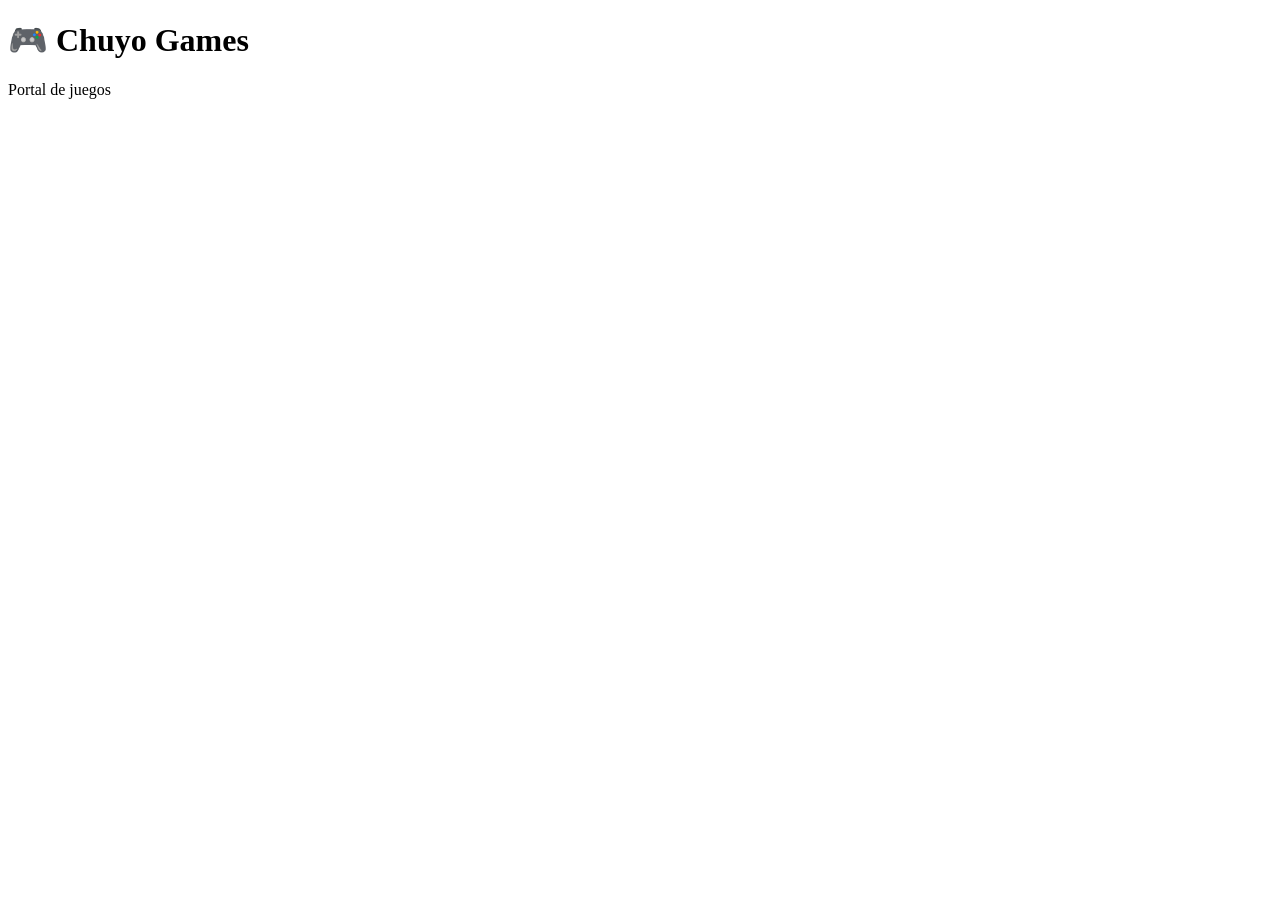
==== index.html @ 8cd44a22 "Add files via upload" ====
<!DOCTYPE html>
<html lang="es">
<head>
    <meta charset="UTF-8">
    <meta name="viewport" content="width=device-width, initial-scale=1.0">
    <title>Chuyo Games</title>
</head>
<body>
    <h1>🎮 Chuyo Games</h1>
    <p>Portal de juegos</p>
</body>
</html>
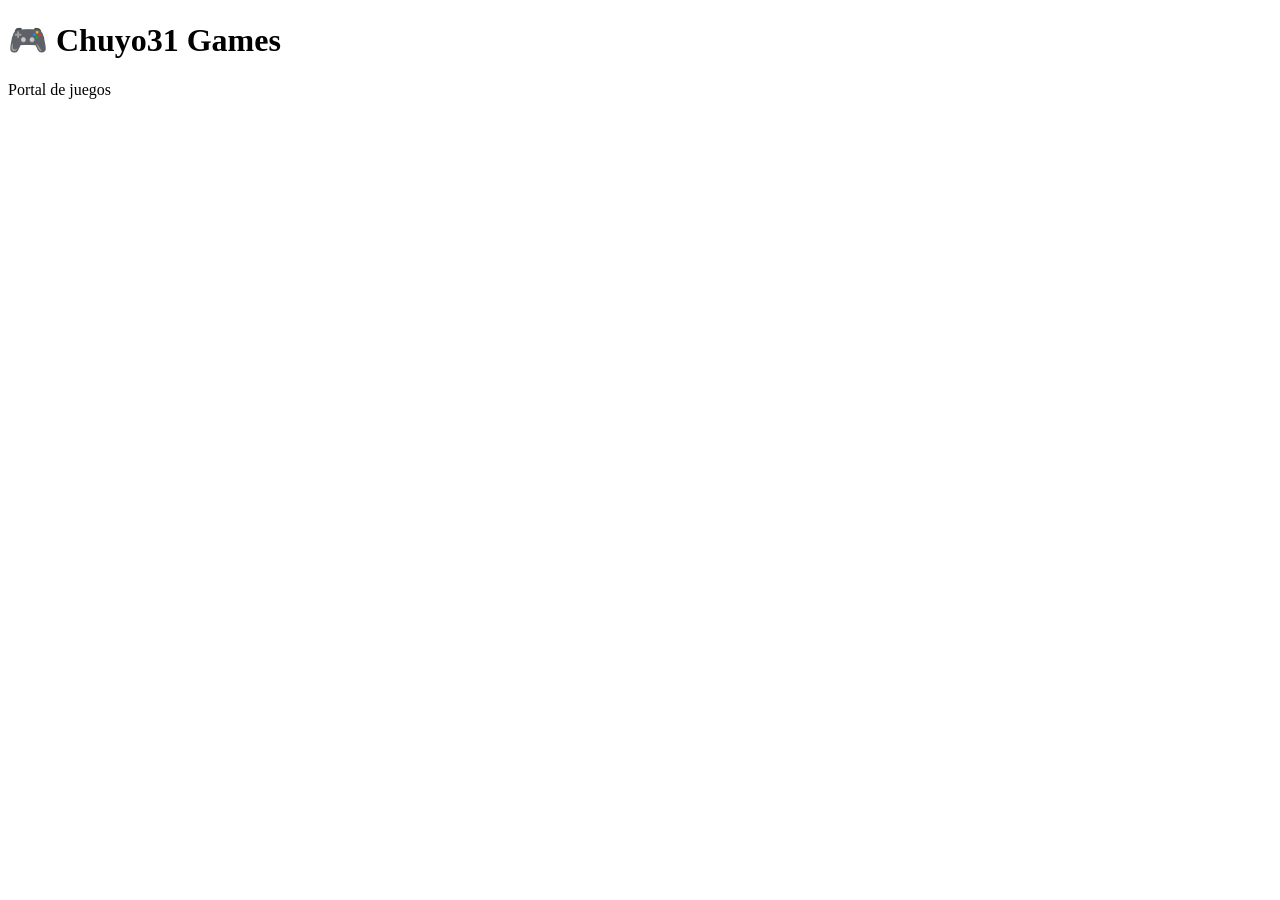
==== commit ae4df2f8: "Update title and heading to Chuyo31 Games" ====
--- a/index.html
+++ b/index.html
@@ -3,10 +3,10 @@
 <head>
     <meta charset="UTF-8">
     <meta name="viewport" content="width=device-width, initial-scale=1.0">
-    <title>Chuyo Games</title>
+    <title>Chuyo31 Games</title>
 </head>
 <body>
-    <h1>🎮 Chuyo Games</h1>
+    <h1>🎮 Chuyo31 Games</h1>
     <p>Portal de juegos</p>
 </body>
-</html>+</html>
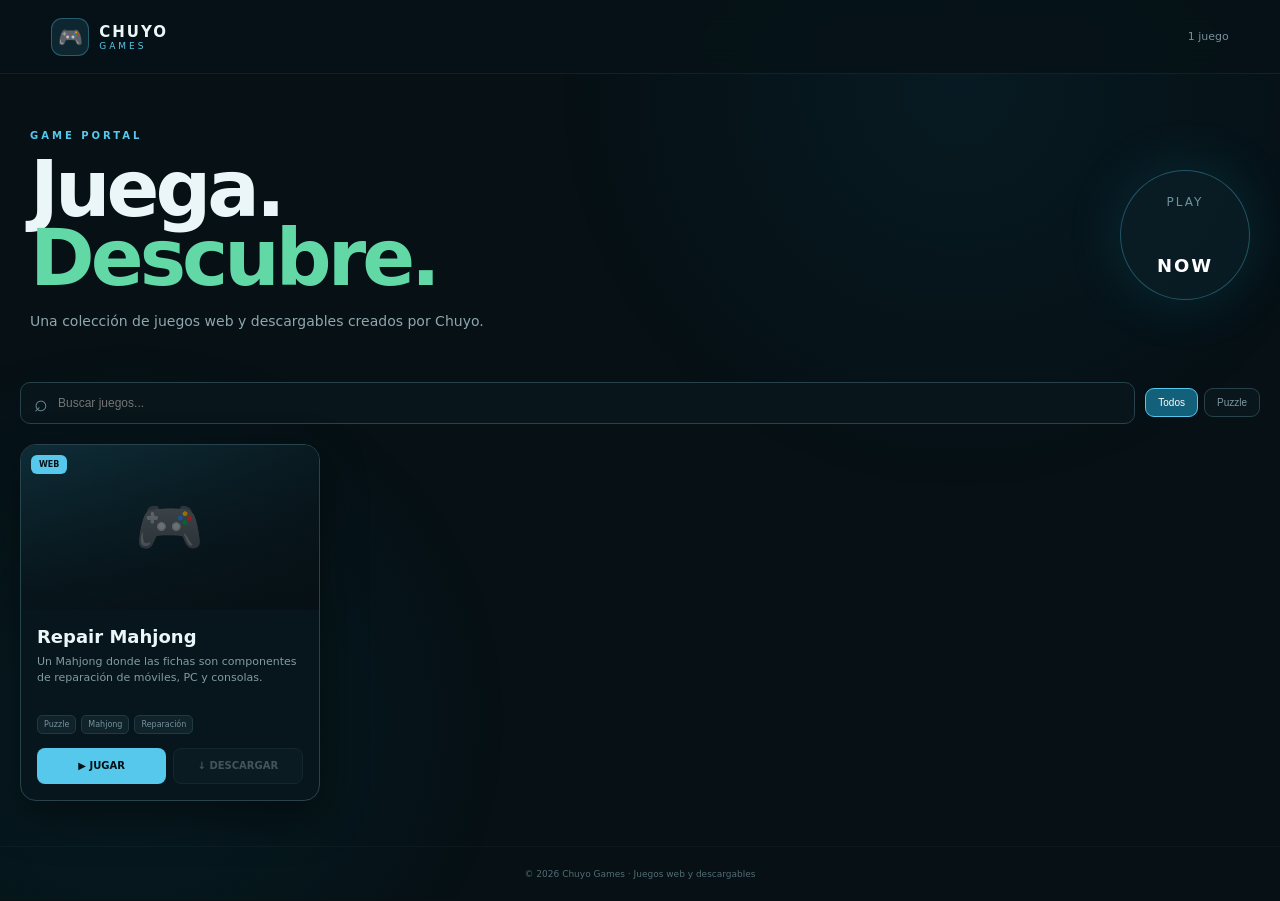
==== commit 823f71ed: "Add files via upload" ====
--- a/index.html
+++ b/index.html
@@ -1,12 +1,44 @@
-<!DOCTYPE html>
-<html lang="es">
-<head>
-    <meta charset="UTF-8">
-    <meta name="viewport" content="width=device-width, initial-scale=1.0">
-    <title>Chuyo31 Games</title>
-</head>
-<body>
-    <h1>🎮 Chuyo31 Games</h1>
-    <p>Portal de juegos</p>
-</body>
-</html>
+<!DOCTYPE html>
+<html lang="es">
+<head>
+  <meta charset="UTF-8">
+  <meta name="viewport" content="width=device-width,initial-scale=1.0">
+  <meta name="theme-color" content="#071217">
+  <title>Chuyo Games</title>
+  <link rel="stylesheet" href="css/style.css">
+</head>
+<body>
+  <div class="bg-glow"></div>
+  <header class="site-header">
+    <div class="brand">
+      <div class="brand-icon">🎮</div>
+      <div><strong>CHUYO</strong><span>GAMES</span></div>
+    </div>
+    <div class="header-right">
+      <span id="gameCount">0 juegos</span>
+    </div>
+  </header>
+
+  <main>
+    <section class="hero">
+      <div>
+        <span class="eyebrow">GAME PORTAL</span>
+        <h1>Juega.<br><em>Descubre.</em></h1>
+        <p>Una colección de juegos web y descargables creados por Chuyo.</p>
+      </div>
+      <div class="hero-badge">PLAY<br><b>NOW</b></div>
+    </section>
+
+    <section class="toolbar">
+      <div class="search"><span>⌕</span><input id="search" type="search" placeholder="Buscar juegos..."></div>
+      <div id="categories" class="categories"></div>
+    </section>
+
+    <section id="games" class="games-grid"></section>
+    <div id="empty" class="empty hidden">No se han encontrado juegos.</div>
+  </main>
+
+  <footer>© <span id="year"></span> Chuyo Games · Juegos web y descargables</footer>
+  <script src="js/app.js"></script>
+</body>
+</html>
--- a/css/style.css
+++ b/css/style.css
@@ -0,0 +1 @@
+*{box-sizing:border-box}html,body{margin:0;min-height:100%;font-family:Inter,system-ui,-apple-system,Segoe UI,sans-serif;background:#061015;color:#eaf6f8}body{overflow-x:hidden}.bg-glow{position:fixed;inset:0;pointer-events:none;background:radial-gradient(circle at 75% 10%,#12617a22,transparent 32%),radial-gradient(circle at 10% 80%,#0b758322,transparent 28%)}.site-header,main,footer{position:relative;z-index:1}.site-header{height:74px;padding:0 clamp(18px,4vw,60px);display:flex;align-items:center;justify-content:space-between;border-bottom:1px solid #ffffff10;background:#071217d9;backdrop-filter:blur(14px);position:sticky;top:0;z-index:10}.brand{display:flex;align-items:center;gap:10px}.brand-icon{width:38px;height:38px;display:grid;place-items:center;border:1px solid #55c8eb55;border-radius:11px;background:#0d2630;font-size:20px}.brand strong{display:block;letter-spacing:2px;font-size:15px}.brand span{display:block;color:#55c8eb;font-size:9px;letter-spacing:3px}.header-right{color:#78919a;font-size:11px}main{width:min(1240px,calc(100% - 32px));margin:auto}.hero{min-height:270px;display:flex;align-items:center;justify-content:space-between;padding:50px 10px 35px}.eyebrow{font-size:10px;letter-spacing:3px;color:#55c8eb;font-weight:800}.hero h1{font-size:clamp(42px,7vw,78px);line-height:.88;margin:12px 0 18px;letter-spacing:-4px}.hero h1 em{font-style:normal;color:#61d8a5}.hero p{max-width:510px;color:#8fa7af;font-size:14px;line-height:1.6}.hero-badge{width:130px;height:130px;border-radius:50%;display:grid;place-items:center;text-align:center;border:1px solid #55c8eb55;background:#0b2029aa;box-shadow:0 0 60px #24bce822;font-size:12px;letter-spacing:2px;color:#6f929d}.hero-badge b{font-size:18px;color:#fff}.toolbar{display:flex;gap:10px;align-items:center;margin-bottom:20px}.search{height:42px;flex:1;display:flex;align-items:center;gap:8px;padding:0 13px;border:1px solid #28414a;background:#09171dcc;border-radius:10px}.search span{font-size:23px;color:#6f8b95}.search input{width:100%;border:0;outline:0;background:none;color:#fff;font-size:12px}.categories{display:flex;gap:6px;flex-wrap:wrap}.category{border:1px solid #28414a;background:#09171d;color:#8099a2;border-radius:9px;padding:8px 12px;font-size:10px;cursor:pointer}.category.active,.category:hover{background:#126079;border-color:#55c8eb;color:#fff}.games-grid{display:grid;grid-template-columns:repeat(auto-fill,minmax(260px,1fr));gap:14px;padding-bottom:45px}.game-card{min-height:315px;overflow:hidden;border:1px solid #29434d;border-radius:16px;background:#09171ddd;box-shadow:0 16px 45px #0007;transition:.2s}.game-card:hover{transform:translateY(-4px);border-color:#55c8eb66;box-shadow:0 22px 55px #0009}.cover{height:165px;background:linear-gradient(135deg,#0e2d38,#071116);display:grid;place-items:center;position:relative;overflow:hidden}.cover::after{content:"";position:absolute;inset:0;background:linear-gradient(180deg,transparent,#061015cc)}.cover img{width:100%;height:100%;object-fit:cover}.cover-icon{font-size:55px;opacity:.85}.badge{position:absolute;z-index:2;top:10px;left:10px;padding:5px 8px;border-radius:6px;background:#55c8eb;color:#041015;font-weight:900;font-size:8px}.game-body{padding:16px}.game-body h2{font-size:18px;margin:0 0 7px}.game-body p{height:48px;margin:0 0 13px;color:#829aa3;font-size:11px;line-height:1.5}.tags{display:flex;gap:5px;flex-wrap:wrap;margin-bottom:14px}.tag{font-size:8px;color:#75919a;background:#10232a;border:1px solid #213942;padding:4px 6px;border-radius:5px}.actions{display:grid;grid-template-columns:1fr 1fr;gap:7px}.btn{display:flex;justify-content:center;align-items:center;height:36px;border-radius:8px;text-decoration:none;font-size:10px;font-weight:900}.play{background:#55c8eb;color:#041015}.download{background:#10242b;color:#9bb3bb;border:1px solid #28414a}.disabled{opacity:.4;pointer-events:none}.empty{text-align:center;padding:60px;color:#718991}.hidden{display:none!important}footer{text-align:center;padding:22px;color:#536c74;border-top:1px solid #ffffff08;font-size:9px}@media(max-width:700px){.site-header{height:64px}.hero{min-height:230px;padding:35px 5px}.hero-badge{width:85px;height:85px;font-size:9px}.hero h1{font-size:48px}.toolbar{flex-direction:column;align-items:stretch}.games-grid{grid-template-columns:1fr}.header-right{display:none}}
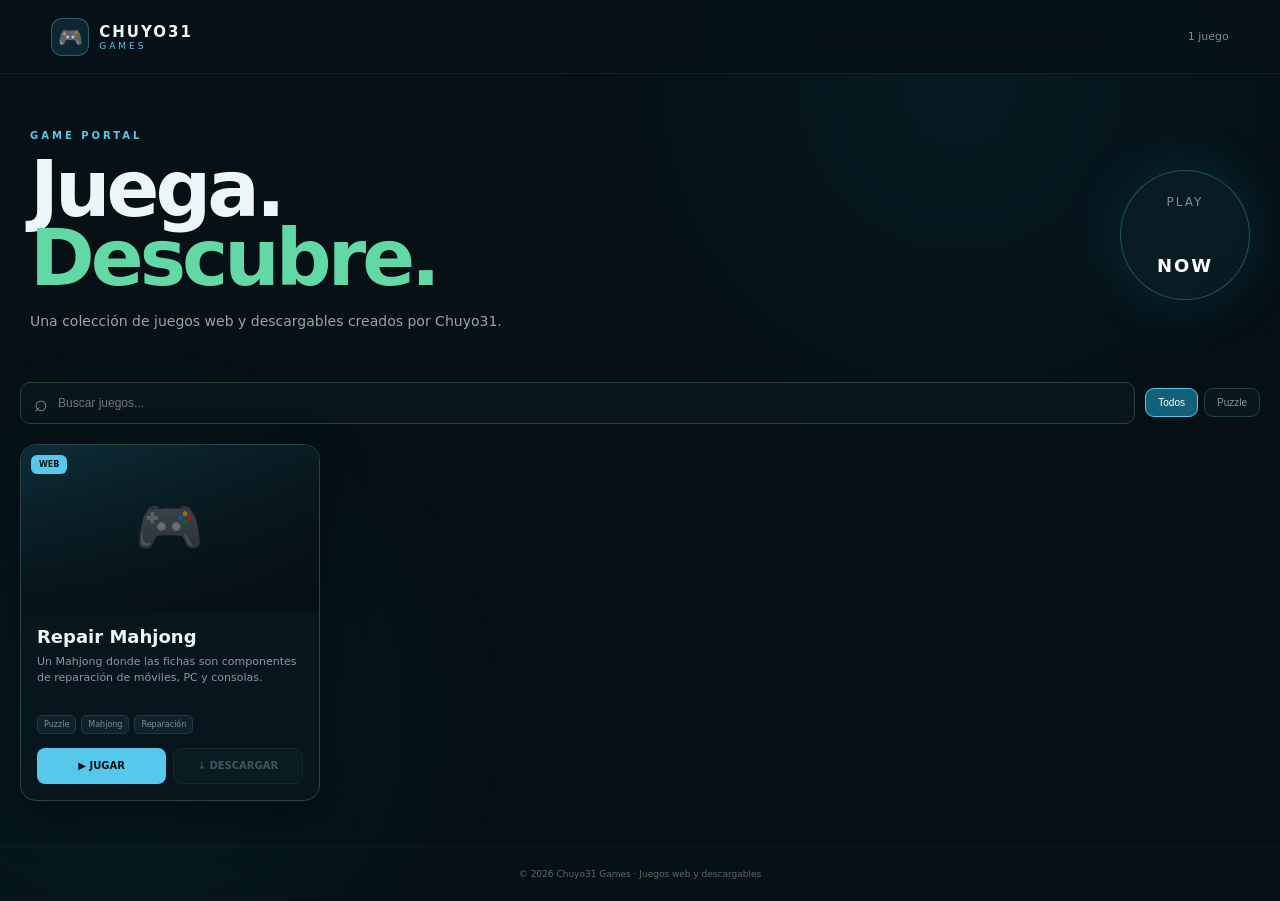
==== commit bdc883c3: "Update branding from Chuyo to Chuyo31" ====
--- a/index.html
+++ b/index.html
@@ -4,7 +4,7 @@
   <meta charset="UTF-8">
   <meta name="viewport" content="width=device-width,initial-scale=1.0">
   <meta name="theme-color" content="#071217">
-  <title>Chuyo Games</title>
+  <title>Chuyo31 Games</title>
   <link rel="stylesheet" href="css/style.css">
 </head>
 <body>
@@ -12,7 +12,7 @@
   <header class="site-header">
     <div class="brand">
       <div class="brand-icon">🎮</div>
-      <div><strong>CHUYO</strong><span>GAMES</span></div>
+      <div><strong>CHUYO31</strong><span>GAMES</span></div>
     </div>
     <div class="header-right">
       <span id="gameCount">0 juegos</span>
@@ -24,7 +24,7 @@
       <div>
         <span class="eyebrow">GAME PORTAL</span>
         <h1>Juega.<br><em>Descubre.</em></h1>
-        <p>Una colección de juegos web y descargables creados por Chuyo.</p>
+        <p>Una colección de juegos web y descargables creados por Chuyo31.</p>
       </div>
       <div class="hero-badge">PLAY<br><b>NOW</b></div>
     </section>
@@ -38,7 +38,7 @@
     <div id="empty" class="empty hidden">No se han encontrado juegos.</div>
   </main>
 
-  <footer>© <span id="year"></span> Chuyo Games · Juegos web y descargables</footer>
+  <footer>© <span id="year"></span> Chuyo31 Games · Juegos web y descargables</footer>
   <script src="js/app.js"></script>
 </body>
 </html>
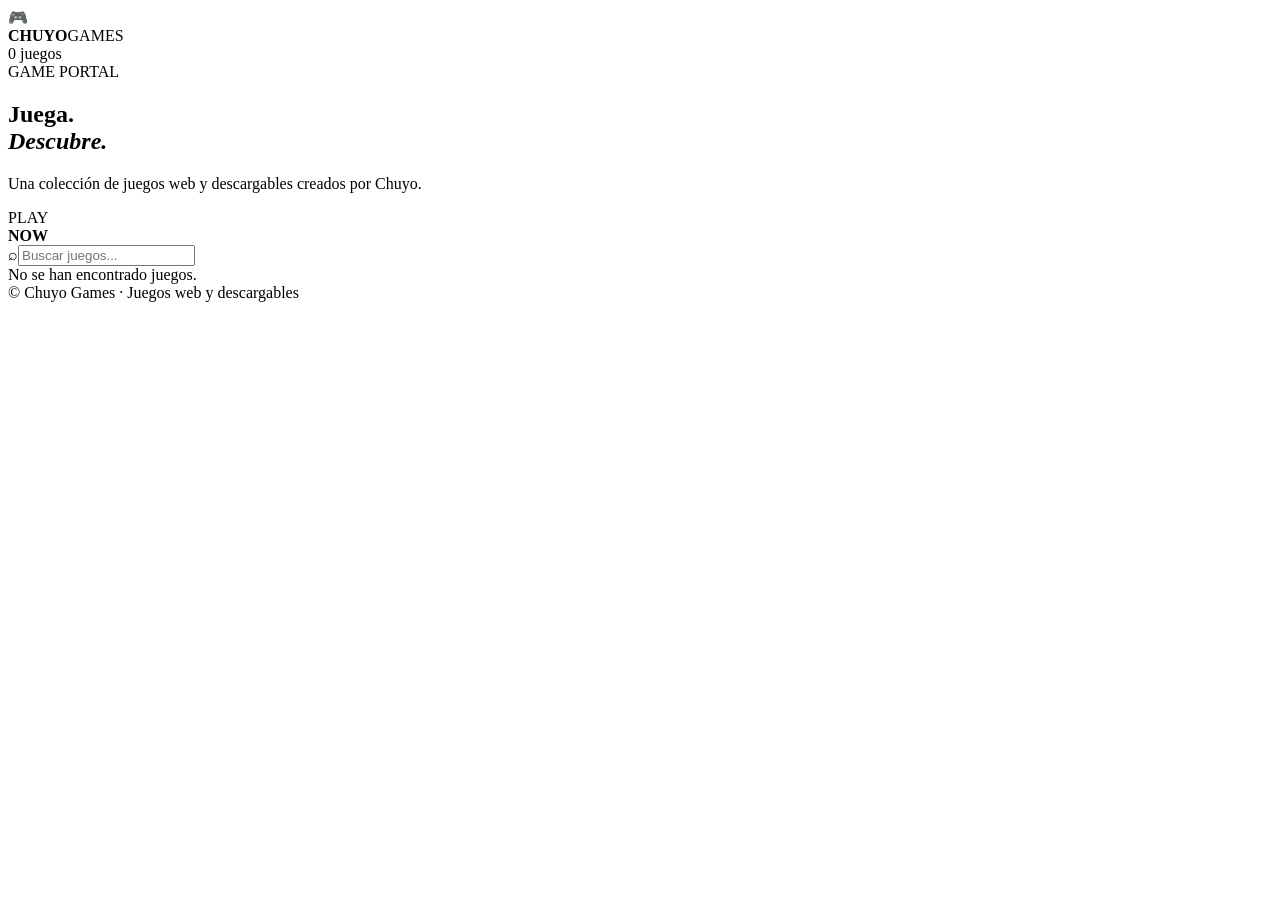
==== commit ef4ca104: "Add files via upload" ====
--- a/index.html
+++ b/index.html
@@ -4,7 +4,7 @@
   <meta charset="UTF-8">
   <meta name="viewport" content="width=device-width,initial-scale=1.0">
   <meta name="theme-color" content="#071217">
-  <title>Chuyo31 Games</title>
+  <title>Chuyo Games</title>
   <link rel="stylesheet" href="css/style.css">
 </head>
 <body>
@@ -12,7 +12,7 @@
   <header class="site-header">
     <div class="brand">
       <div class="brand-icon">🎮</div>
-      <div><strong>CHUYO31</strong><span>GAMES</span></div>
+      <div><strong>CHUYO</strong><span>GAMES</span></div>
     </div>
     <div class="header-right">
       <span id="gameCount">0 juegos</span>
@@ -24,7 +24,7 @@
       <div>
         <span class="eyebrow">GAME PORTAL</span>
         <h1>Juega.<br><em>Descubre.</em></h1>
-        <p>Una colección de juegos web y descargables creados por Chuyo31.</p>
+        <p>Una colección de juegos web y descargables creados por Chuyo.</p>
       </div>
       <div class="hero-badge">PLAY<br><b>NOW</b></div>
     </section>
@@ -38,7 +38,7 @@
     <div id="empty" class="empty hidden">No se han encontrado juegos.</div>
   </main>
 
-  <footer>© <span id="year"></span> Chuyo31 Games · Juegos web y descargables</footer>
+  <footer>© <span id="year"></span> Chuyo Games · Juegos web y descargables</footer>
   <script src="js/app.js"></script>
 </body>
 </html>
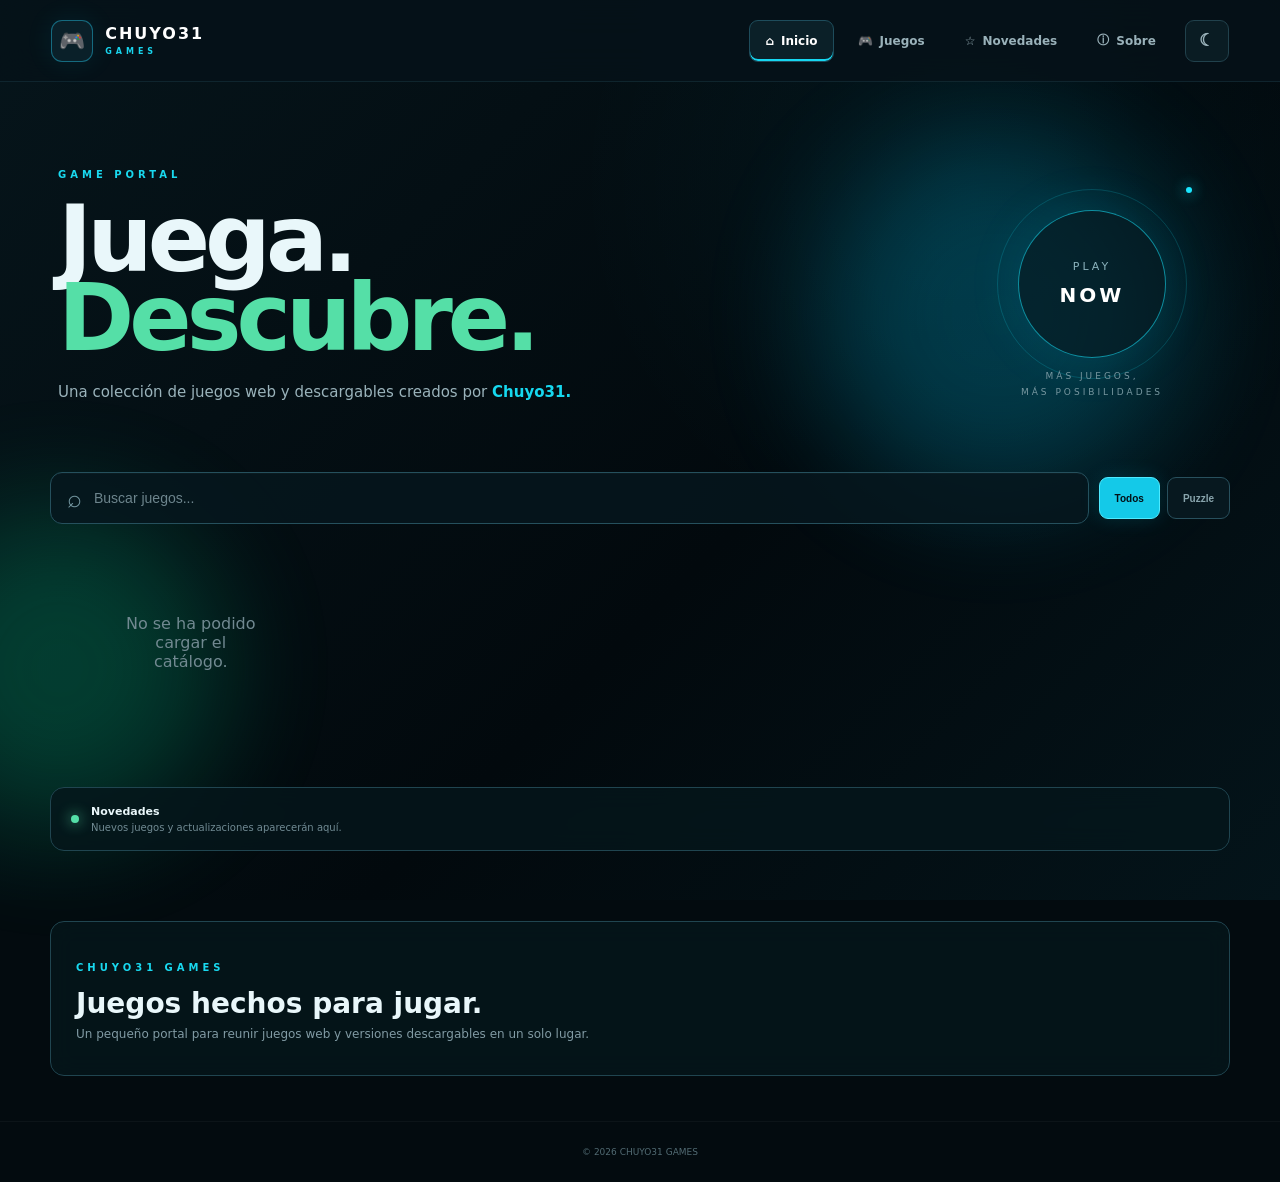
==== commit cf5bc135: "Add files via upload" ====
--- a/index.html
+++ b/index.html
@@ -3,42 +3,71 @@
 <head>
   <meta charset="UTF-8">
   <meta name="viewport" content="width=device-width,initial-scale=1.0">
-  <meta name="theme-color" content="#071217">
-  <title>Chuyo Games</title>
+  <meta name="theme-color" content="#061116">
+  <title>CHUYO31 GAMES</title>
   <link rel="stylesheet" href="css/style.css">
 </head>
 <body>
-  <div class="bg-glow"></div>
+  <div class="ambient ambient-a"></div>
+  <div class="ambient ambient-b"></div>
+
   <header class="site-header">
-    <div class="brand">
-      <div class="brand-icon">🎮</div>
-      <div><strong>CHUYO</strong><span>GAMES</span></div>
-    </div>
-    <div class="header-right">
-      <span id="gameCount">0 juegos</span>
-    </div>
+    <a class="brand" href="./" aria-label="CHUYO31 GAMES">
+      <span class="brand-icon">🎮</span>
+      <span class="brand-copy"><strong>CHUYO31</strong><small>GAMES</small></span>
+    </a>
+
+    <nav class="main-nav" aria-label="Navegación principal">
+      <a class="active" href="#inicio">⌂ <span>Inicio</span></a>
+      <a href="#juegos">🎮 <span>Juegos</span></a>
+      <a href="#novedades">☆ <span>Novedades</span></a>
+      <a href="#sobre">ⓘ <span>Sobre</span></a>
+      <button id="themeButton" class="theme-button" type="button" aria-label="Cambiar tema">☾</button>
+    </nav>
   </header>
 
-  <main>
+  <main id="inicio">
     <section class="hero">
-      <div>
+      <div class="hero-copy">
         <span class="eyebrow">GAME PORTAL</span>
         <h1>Juega.<br><em>Descubre.</em></h1>
-        <p>Una colección de juegos web y descargables creados por Chuyo.</p>
+        <p>Una colección de juegos web y descargables creados por <strong>Chuyo31.</strong></p>
       </div>
-      <div class="hero-badge">PLAY<br><b>NOW</b></div>
+
+      <div class="hero-orbit" aria-hidden="true">
+        <div class="orbit-ring"></div>
+        <div class="orbit-dot"></div>
+        <div class="play-orb"><span>PLAY</span><b>NOW</b></div>
+        <small>MÁS JUEGOS,<br>MÁS POSIBILIDADES</small>
+      </div>
     </section>
 
-    <section class="toolbar">
-      <div class="search"><span>⌕</span><input id="search" type="search" placeholder="Buscar juegos..."></div>
-      <div id="categories" class="categories"></div>
+    <section id="juegos" class="catalog">
+      <div class="toolbar">
+        <label class="search">
+          <span>⌕</span>
+          <input id="search" type="search" placeholder="Buscar juegos..." autocomplete="off">
+        </label>
+        <div id="categories" class="categories" aria-label="Categorías"></div>
+      </div>
+
+      <div id="games" class="games-grid"></div>
+      <div id="empty" class="empty hidden">No se han encontrado juegos.</div>
     </section>
 
-    <section id="games" class="games-grid"></section>
-    <div id="empty" class="empty hidden">No se han encontrado juegos.</div>
+    <section id="novedades" class="info-strip">
+      <span class="info-dot"></span>
+      <div><strong>Novedades</strong><small>Nuevos juegos y actualizaciones aparecerán aquí.</small></div>
+    </section>
+
+    <section id="sobre" class="about">
+      <span class="eyebrow">CHUYO31 GAMES</span>
+      <h2>Juegos hechos para jugar.</h2>
+      <p>Un pequeño portal para reunir juegos web y versiones descargables en un solo lugar.</p>
+    </section>
   </main>
 
-  <footer>© <span id="year"></span> Chuyo Games · Juegos web y descargables</footer>
+  <footer>© <span id="year"></span> CHUYO31 GAMES</footer>
   <script src="js/app.js"></script>
 </body>
 </html>
--- a/css/style.css
+++ b/css/style.css
@@ -0,0 +1,54 @@
+*{box-sizing:border-box}
+:root{color-scheme:dark}
+html{scroll-behavior:smooth}
+body{margin:0;min-height:100vh;background:#030b0f;color:#e9f7fa;font-family:Inter,ui-sans-serif,system-ui,-apple-system,BlinkMacSystemFont,"Segoe UI",sans-serif;overflow-x:hidden}
+body:before{content:"";position:fixed;inset:0;pointer-events:none;background:radial-gradient(circle at 75% 20%,#00d9ff0d,transparent 32%),linear-gradient(135deg,#06151b,#02090d 58%,#04141a);z-index:-3}
+.ambient{position:fixed;border-radius:50%;filter:blur(60px);pointer-events:none;opacity:.22;z-index:-2}
+.ambient-a{width:360px;height:360px;background:#00cfff;top:15%;right:8%}
+.ambient-b{width:320px;height:320px;background:#00e59b;bottom:8%;left:-100px}
+.site-header{height:82px;display:flex;align-items:center;justify-content:space-between;padding:0 clamp(20px,4vw,58px);border-bottom:1px solid #69dfff18;background:#061219d9;backdrop-filter:blur(18px);position:sticky;top:0;z-index:20}
+.brand{display:flex;align-items:center;gap:12px;color:#fff;text-decoration:none}
+.brand-icon{width:42px;height:42px;display:grid;place-items:center;border:1px solid #27d9ff66;border-radius:11px;background:#0a2029;box-shadow:0 0 28px #00d9ff16;font-size:21px}
+.brand-copy strong{display:block;letter-spacing:2px;font-size:16px;line-height:1}
+.brand-copy small{display:block;color:#19d5ee;letter-spacing:4px;font-size:8px;font-weight:800;margin-top:5px}
+.main-nav{display:flex;align-items:center;gap:8px}
+.main-nav a,.theme-button{height:42px;padding:0 15px;display:flex;align-items:center;gap:7px;color:#9ab2ba;text-decoration:none;border:1px solid transparent;border-radius:9px;background:transparent;font-size:12px;font-weight:700;transition:.2s}
+.main-nav a:hover,.main-nav a.active{color:#fff;background:#0b2028;border-color:#1e4c5b}
+.main-nav a.active{box-shadow:inset 0 -2px #16d7f1}
+.theme-button{width:44px;padding:0;justify-content:center;border-color:#21414c;background:#0a1c23;cursor:pointer;font-size:17px;margin-left:5px}
+main{width:min(1180px,calc(100% - 40px));margin:auto}
+.hero{min-height:390px;display:flex;align-items:center;justify-content:space-between;gap:40px;padding:55px 8px 42px}
+.hero-copy{max-width:650px}
+.eyebrow{font-size:10px;letter-spacing:4px;color:#19d9ef;font-weight:900}
+.hero h1{font-size:clamp(58px,8vw,92px);line-height:.86;letter-spacing:-5px;margin:18px 0 22px}
+.hero h1 em{font-style:normal;color:#55dfa7}
+.hero p{font-size:15px;color:#9ab3bb;margin:0;line-height:1.6}
+.hero p strong{color:#16d8ef}
+.hero-orbit{width:260px;height:230px;position:relative;display:grid;place-items:center;flex:0 0 auto}
+.play-orb{width:148px;height:148px;border-radius:50%;border:1px solid #14d7ef99;display:flex;flex-direction:column;align-items:center;justify-content:center;background:#061a22aa;box-shadow:0 0 55px #00cfff1c;color:#8bb3bd;letter-spacing:3px}
+.play-orb span{font-size:11px}.play-orb b{font-size:20px;color:#fff;margin-top:10px}
+.orbit-ring{position:absolute;width:190px;height:190px;border:1px solid #16d9ef30;border-radius:50%;animation:spin 14s linear infinite}
+.orbit-dot{position:absolute;width:6px;height:6px;border-radius:50%;background:#1be6ff;box-shadow:0 0 14px #1be6ff;top:18px;right:30px}
+.hero-orbit small{position:absolute;bottom:-2px;text-align:center;color:#7797a0;font-size:9px;letter-spacing:3px;line-height:1.8}
+@keyframes spin{to{transform:rotate(360deg)}}
+.catalog{scroll-margin-top:95px}
+.toolbar{display:flex;gap:10px;align-items:center;margin-bottom:20px}
+.search{height:52px;flex:1;display:flex;align-items:center;gap:10px;padding:0 16px;border:1px solid #25505d;background:#06171ed9;border-radius:12px;box-shadow:inset 0 1px #ffffff06}
+.search span{font-size:25px;color:#7598a2}.search input{width:100%;background:none;border:0;outline:0;color:#fff;font-size:14px}.search input::placeholder{color:#6d858d}
+.categories{display:flex;gap:7px}.category{height:42px;padding:0 15px;border-radius:9px;border:1px solid #28505d;background:#07181f;color:#88a4ac;cursor:pointer;font-size:10px;font-weight:800}.category.active,.category:hover{background:#14c9e8;color:#031016;border-color:#4eeaff;box-shadow:0 0 20px #00d9ff22}
+.games-grid{display:grid;grid-template-columns:repeat(auto-fill,minmax(280px,1fr));gap:18px;padding-bottom:42px}
+.game-card{overflow:hidden;border:1px solid #25505d;border-radius:17px;background:#06171dd9;box-shadow:0 20px 55px #0009;transition:transform .22s,border-color .22s,box-shadow .22s;backdrop-filter:blur(12px)}
+.game-card:hover{transform:translateY(-5px);border-color:#1cd9f399;box-shadow:0 26px 70px #000b,0 0 35px #00d9ff10}
+.cover{height:180px;position:relative;display:grid;place-items:center;overflow:hidden;background:radial-gradient(circle at 50% 40%,#123a49,#06141a 68%)}
+.cover:after{content:"";position:absolute;inset:0;background:linear-gradient(180deg,transparent 55%,#061116 100%)}
+.cover img{width:100%;height:100%;object-fit:cover}
+.cover-icon{font-size:60px;opacity:.8;filter:drop-shadow(0 0 20px #8c55ff55)}
+.badge{position:absolute;top:13px;left:13px;z-index:2;background:#16d3f0;color:#031016;border-radius:7px;padding:6px 9px;font-size:8px;font-weight:1000;letter-spacing:.5px}
+.game-body{padding:17px 17px 16px}.game-meta{display:flex;justify-content:space-between;color:#6f919a;font-size:8px;letter-spacing:1px;text-transform:uppercase;margin-bottom:8px}.game-body h2{font-size:20px;margin:0 0 8px}.game-body p{font-size:11px;line-height:1.55;color:#8ca6ae;min-height:51px;margin:0 0 13px}.tags,.platforms{display:flex;gap:5px;flex-wrap:wrap}.tags{margin-bottom:10px}.tag,.platform{font-size:8px;padding:5px 7px;border-radius:6px;border:1px solid #27505c;background:#0a2028;color:#8eb3bc}.actions{display:grid;grid-template-columns:1fr 1fr;gap:8px;margin-top:14px}.btn{height:38px;border-radius:9px;display:flex;align-items:center;justify-content:center;text-decoration:none;font-size:10px;font-weight:900}.play{background:#16cde9;color:#031116;box-shadow:0 8px 22px #00d9ff20}.download{border:1px solid #28505c;background:#0a2028;color:#9ab6be}.disabled{opacity:.38;pointer-events:none}
+.info-strip,.about{border:1px solid #204550;border-radius:14px;background:#06161cd1;backdrop-filter:blur(12px)}
+.info-strip{display:flex;align-items:center;gap:12px;padding:17px 20px;margin:4px 0 70px}.info-dot{width:8px;height:8px;border-radius:50%;background:#54dfa8;box-shadow:0 0 14px #54dfa8}.info-strip strong{display:block;font-size:11px}.info-strip small{display:block;color:#718b94;font-size:10px;margin-top:4px}
+.about{padding:34px 25px;margin-bottom:45px}.about h2{font-size:28px;margin:12px 0 7px}.about p{color:#819ba4;font-size:12px;margin:0}
+.empty{text-align:center;padding:70px;color:#718991}.hidden{display:none!important}
+footer{text-align:center;border-top:1px solid #ffffff0a;padding:25px;color:#526b73;font-size:9px}
+@media(max-width:760px){.site-header{height:70px}.main-nav a{padding:0 8px;font-size:11px}.main-nav a span{display:none}.theme-button{margin-left:0}.hero{min-height:330px;padding:42px 4px 30px}.hero-orbit{width:150px;transform:scale(.75)}.hero h1{font-size:58px}.toolbar{flex-direction:column;align-items:stretch}.categories{overflow:auto}.category{flex:0 0 auto}.games-grid{grid-template-columns:1fr}main{width:min(100% - 24px,620px)}}
+@media(max-width:480px){.brand-copy strong{font-size:14px}.hero{display:block}.hero-orbit{margin:20px auto 0}.hero h1{letter-spacing:-3px}.hero p{font-size:13px}.main-nav a:nth-child(3),.main-nav a:nth-child(4){display:none}}
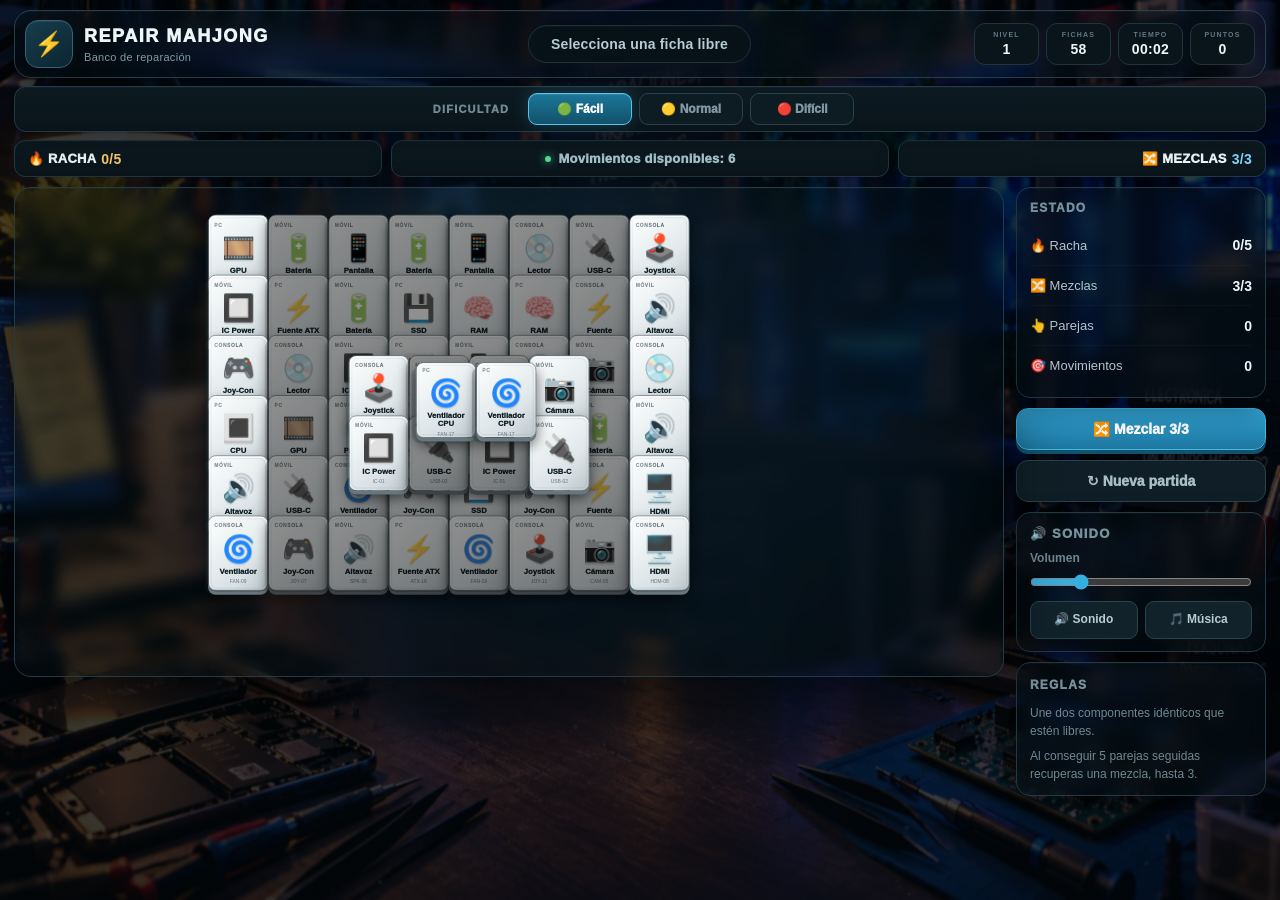
==== commit baa82a69: "Add files via upload" ====
--- a/index.html
+++ b/index.html
@@ -1,73 +1,106 @@
-<!DOCTYPE html>
+<!doctype html>
 <html lang="es">
 <head>
-  <meta charset="UTF-8">
-  <meta name="viewport" content="width=device-width,initial-scale=1.0">
-  <meta name="theme-color" content="#061116">
-  <title>CHUYO31 GAMES</title>
-  <link rel="stylesheet" href="css/style.css">
+<meta charset="utf-8">
+<meta name="viewport" content="width=device-width,initial-scale=1">
+<title>Repair Mahjong V1</title>
+<link rel="stylesheet" href="css/style.css">
 </head>
 <body>
-  <div class="ambient ambient-a"></div>
-  <div class="ambient ambient-b"></div>
+<canvas id="ambientBg" aria-hidden="true"></canvas>
+<div class="last-move-popup" id="lastMovePopup" aria-live="assertive" aria-atomic="true">
+  <div class="last-move-orb">⚡</div>
+  <div class="last-move-title">¡ÚLTIMO MOVIMIENTO!</div>
+  <div class="last-move-sub">Solo queda una pareja disponible</div>
+</div>
+<div class="ambient" aria-hidden="true"><i></i><i></i><i></i><i></i><i></i><i></i><i></i><i></i></div>
+<div class="app">
+  <header class="topbar">
+    <div class="brand">
+      <div class="brand-icon">⚡</div>
+      <div><strong>REPAIR MAHJONG</strong><small>Banco de reparación</small></div>
+    </div>
 
-  <header class="site-header">
-    <a class="brand" href="./" aria-label="CHUYO31 GAMES">
-      <span class="brand-icon">🎮</span>
-      <span class="brand-copy"><strong>CHUYO31</strong><small>GAMES</small></span>
-    </a>
+    <div class="header-message" id="message">Selecciona una ficha libre</div>
 
-    <nav class="main-nav" aria-label="Navegación principal">
-      <a class="active" href="#inicio">⌂ <span>Inicio</span></a>
-      <a href="#juegos">🎮 <span>Juegos</span></a>
-      <a href="#novedades">☆ <span>Novedades</span></a>
-      <a href="#sobre">ⓘ <span>Sobre</span></a>
-      <button id="themeButton" class="theme-button" type="button" aria-label="Cambiar tema">☾</button>
-    </nav>
+    <div class="stats">
+      <div><span>NIVEL</span><b id="level">1</b></div>
+      <div><span>FICHAS</span><b id="remaining">0</b></div>
+      <div><span>TIEMPO</span><b id="timer">00:00</b></div>
+      <div><span>PUNTOS</span><b id="score">0</b></div>
+    </div>
   </header>
 
-  <main id="inicio">
-    <section class="hero">
-      <div class="hero-copy">
-        <span class="eyebrow">GAME PORTAL</span>
-        <h1>Juega.<br><em>Descubre.</em></h1>
-        <p>Una colección de juegos web y descargables creados por <strong>Chuyo31.</strong></p>
+  <section class="difficultybar" id="difficultyBar" aria-label="Dificultad">
+    <span class="difficulty-label">DIFICULTAD</span>
+    <button class="difficulty-btn active" data-difficulty="easy">🟢 Fácil</button>
+    <button class="difficulty-btn" data-difficulty="normal">🟡 Normal</button>
+    <button class="difficulty-btn" data-difficulty="hard">🔴 Difícil</button>
+  </section>
+
+  <section class="resourcebar">
+    <div>🔥 RACHA <b id="streakTop">0/5</b></div>
+    <div class="move-center" id="moveStatus">Movimientos disponibles: 0</div>
+    <div>🔀 MEZCLAS <b id="mixTop">3/3</b></div>
+  </section>
+
+  <main>
+    <section class="board-wrap">
+      <div id="board" aria-label="Tablero de Repair Mahjong"></div>
+    </section>
+
+    <aside class="side">
+      <div class="panel">
+        <h3>ESTADO</h3>
+        <div class="line"><span>🔥 Racha</span><b id="streakSide">0/5</b></div>
+        <div class="line"><span>🔀 Mezclas</span><b id="mixSide">3/3</b></div>
+        <div class="line"><span>👆 Parejas</span><b id="pairs">0</b></div>
+        <div class="line"><span>🎯 Movimientos</span><b id="moves">0</b></div>
       </div>
 
-      <div class="hero-orbit" aria-hidden="true">
-        <div class="orbit-ring"></div>
-        <div class="orbit-dot"></div>
-        <div class="play-orb"><span>PLAY</span><b>NOW</b></div>
-        <small>MÁS JUEGOS,<br>MÁS POSIBILIDADES</small>
-      </div>
-    </section>
+      <button id="mixBtn" class="action">🔀 Mezclar <span id="mixButtonCount">3/3</span></button>
+      <button id="newBtn" class="secondary">↻ Nueva partida</button>
 
-    <section id="juegos" class="catalog">
-      <div class="toolbar">
-        <label class="search">
-          <span>⌕</span>
-          <input id="search" type="search" placeholder="Buscar juegos..." autocomplete="off">
-        </label>
-        <div id="categories" class="categories" aria-label="Categorías"></div>
+      <div class="panel audio">
+        <h3>🔊 SONIDO</h3>
+        <label>Volumen <input id="volume" type="range" min="0" max="6" step=".05" value="3.5"></label>
+        <div class="audio-row">
+          <button id="muteBtn">🔊 Sonido</button>
+          <button id="musicBtn">🎵 Música</button>
+        </div>
       </div>
 
-      <div id="games" class="games-grid"></div>
-      <div id="empty" class="empty hidden">No se han encontrado juegos.</div>
-    </section>
+      <div class="panel help">
+        <h3>REGLAS</h3>
+        <p>Une dos componentes idénticos que estén libres.</p>
+        <p>Al conseguir 5 parejas seguidas recuperas una mezcla, hasta 3.</p>
+      </div>
+    </aside>
+  </main>
+</div>
 
-    <section id="novedades" class="info-strip">
-      <span class="info-dot"></span>
-      <div><strong>Novedades</strong><small>Nuevos juegos y actualizaciones aparecerán aquí.</small></div>
-    </section>
+<div id="noMovesModal" class="modal hidden"><div class="modal-card danger-card"><div class="modal-icon">😱</div><h2>¡Oh no!</h2><p>Te has quedado sin movimientos.</p><p class="modal-sub">Vamos a intentarlo otra vez.</p><div class="no-moves-stats"><span>Movimientos <b id="finalMoves">0</b></span><span>Parejas <b id="finalPairs">0</b></span><span>Puntos <b id="finalScore">0</b></span></div><button id="retryBtn" class="action">↻ Reintentar</button><button id="newFromFailBtn" class="secondary">Nueva partida</button></div></div><div id="modal" class="modal hidden">
+  <div class="modal-card">
+    <div id="modalIcon" class="modal-icon">🏆</div>
+    <h2 id="modalTitle">¡Tablero despejado!</h2>
+    <p id="modalText"></p>
+    <div class="result-grid">
+      <div><small>TIEMPO</small><b id="resultTime">00:00</b></div>
+      <div><small>PUNTOS</small><b id="resultScore">0</b></div>
+      <div><small>POSICIÓN</small><b id="resultRank">#1</b></div>
+    </div>
+    <div class="records">
+      <h3>🏅 MEJORES TIEMPOS</h3>
+      <div id="recordsList"></div>
+    </div>
+    <div class="next">
+      <strong>🔧 SIGUIENTE NIVEL</strong>
+      <span id="nextText"></span>
+    </div>
+    <button id="nextBtn" class="action">Siguiente nivel →</button>
+  </div>
+</div>
 
-    <section id="sobre" class="about">
-      <span class="eyebrow">CHUYO31 GAMES</span>
-      <h2>Juegos hechos para jugar.</h2>
-      <p>Un pequeño portal para reunir juegos web y versiones descargables en un solo lugar.</p>
-    </section>
-  </main>
-
-  <footer>© <span id="year"></span> CHUYO31 GAMES</footer>
-  <script src="js/app.js"></script>
+<script src="js/game.js"></script>
 </body>
 </html>
--- a/css/style.css
+++ b/css/style.css
@@ -1,54 +1,1298 @@
+
 *{box-sizing:border-box}
-:root{color-scheme:dark}
-html{scroll-behavior:smooth}
-body{margin:0;min-height:100vh;background:#030b0f;color:#e9f7fa;font-family:Inter,ui-sans-serif,system-ui,-apple-system,BlinkMacSystemFont,"Segoe UI",sans-serif;overflow-x:hidden}
-body:before{content:"";position:fixed;inset:0;pointer-events:none;background:radial-gradient(circle at 75% 20%,#00d9ff0d,transparent 32%),linear-gradient(135deg,#06151b,#02090d 58%,#04141a);z-index:-3}
-.ambient{position:fixed;border-radius:50%;filter:blur(60px);pointer-events:none;opacity:.22;z-index:-2}
-.ambient-a{width:360px;height:360px;background:#00cfff;top:15%;right:8%}
-.ambient-b{width:320px;height:320px;background:#00e59b;bottom:8%;left:-100px}
-.site-header{height:82px;display:flex;align-items:center;justify-content:space-between;padding:0 clamp(20px,4vw,58px);border-bottom:1px solid #69dfff18;background:#061219d9;backdrop-filter:blur(18px);position:sticky;top:0;z-index:20}
-.brand{display:flex;align-items:center;gap:12px;color:#fff;text-decoration:none}
-.brand-icon{width:42px;height:42px;display:grid;place-items:center;border:1px solid #27d9ff66;border-radius:11px;background:#0a2029;box-shadow:0 0 28px #00d9ff16;font-size:21px}
-.brand-copy strong{display:block;letter-spacing:2px;font-size:16px;line-height:1}
-.brand-copy small{display:block;color:#19d5ee;letter-spacing:4px;font-size:8px;font-weight:800;margin-top:5px}
-.main-nav{display:flex;align-items:center;gap:8px}
-.main-nav a,.theme-button{height:42px;padding:0 15px;display:flex;align-items:center;gap:7px;color:#9ab2ba;text-decoration:none;border:1px solid transparent;border-radius:9px;background:transparent;font-size:12px;font-weight:700;transition:.2s}
-.main-nav a:hover,.main-nav a.active{color:#fff;background:#0b2028;border-color:#1e4c5b}
-.main-nav a.active{box-shadow:inset 0 -2px #16d7f1}
-.theme-button{width:44px;padding:0;justify-content:center;border-color:#21414c;background:#0a1c23;cursor:pointer;font-size:17px;margin-left:5px}
-main{width:min(1180px,calc(100% - 40px));margin:auto}
-.hero{min-height:390px;display:flex;align-items:center;justify-content:space-between;gap:40px;padding:55px 8px 42px}
-.hero-copy{max-width:650px}
-.eyebrow{font-size:10px;letter-spacing:4px;color:#19d9ef;font-weight:900}
-.hero h1{font-size:clamp(58px,8vw,92px);line-height:.86;letter-spacing:-5px;margin:18px 0 22px}
-.hero h1 em{font-style:normal;color:#55dfa7}
-.hero p{font-size:15px;color:#9ab3bb;margin:0;line-height:1.6}
-.hero p strong{color:#16d8ef}
-.hero-orbit{width:260px;height:230px;position:relative;display:grid;place-items:center;flex:0 0 auto}
-.play-orb{width:148px;height:148px;border-radius:50%;border:1px solid #14d7ef99;display:flex;flex-direction:column;align-items:center;justify-content:center;background:#061a22aa;box-shadow:0 0 55px #00cfff1c;color:#8bb3bd;letter-spacing:3px}
-.play-orb span{font-size:11px}.play-orb b{font-size:20px;color:#fff;margin-top:10px}
-.orbit-ring{position:absolute;width:190px;height:190px;border:1px solid #16d9ef30;border-radius:50%;animation:spin 14s linear infinite}
-.orbit-dot{position:absolute;width:6px;height:6px;border-radius:50%;background:#1be6ff;box-shadow:0 0 14px #1be6ff;top:18px;right:30px}
-.hero-orbit small{position:absolute;bottom:-2px;text-align:center;color:#7797a0;font-size:9px;letter-spacing:3px;line-height:1.8}
-@keyframes spin{to{transform:rotate(360deg)}}
-.catalog{scroll-margin-top:95px}
-.toolbar{display:flex;gap:10px;align-items:center;margin-bottom:20px}
-.search{height:52px;flex:1;display:flex;align-items:center;gap:10px;padding:0 16px;border:1px solid #25505d;background:#06171ed9;border-radius:12px;box-shadow:inset 0 1px #ffffff06}
-.search span{font-size:25px;color:#7598a2}.search input{width:100%;background:none;border:0;outline:0;color:#fff;font-size:14px}.search input::placeholder{color:#6d858d}
-.categories{display:flex;gap:7px}.category{height:42px;padding:0 15px;border-radius:9px;border:1px solid #28505d;background:#07181f;color:#88a4ac;cursor:pointer;font-size:10px;font-weight:800}.category.active,.category:hover{background:#14c9e8;color:#031016;border-color:#4eeaff;box-shadow:0 0 20px #00d9ff22}
-.games-grid{display:grid;grid-template-columns:repeat(auto-fill,minmax(280px,1fr));gap:18px;padding-bottom:42px}
-.game-card{overflow:hidden;border:1px solid #25505d;border-radius:17px;background:#06171dd9;box-shadow:0 20px 55px #0009;transition:transform .22s,border-color .22s,box-shadow .22s;backdrop-filter:blur(12px)}
-.game-card:hover{transform:translateY(-5px);border-color:#1cd9f399;box-shadow:0 26px 70px #000b,0 0 35px #00d9ff10}
-.cover{height:180px;position:relative;display:grid;place-items:center;overflow:hidden;background:radial-gradient(circle at 50% 40%,#123a49,#06141a 68%)}
-.cover:after{content:"";position:absolute;inset:0;background:linear-gradient(180deg,transparent 55%,#061116 100%)}
-.cover img{width:100%;height:100%;object-fit:cover}
-.cover-icon{font-size:60px;opacity:.8;filter:drop-shadow(0 0 20px #8c55ff55)}
-.badge{position:absolute;top:13px;left:13px;z-index:2;background:#16d3f0;color:#031016;border-radius:7px;padding:6px 9px;font-size:8px;font-weight:1000;letter-spacing:.5px}
-.game-body{padding:17px 17px 16px}.game-meta{display:flex;justify-content:space-between;color:#6f919a;font-size:8px;letter-spacing:1px;text-transform:uppercase;margin-bottom:8px}.game-body h2{font-size:20px;margin:0 0 8px}.game-body p{font-size:11px;line-height:1.55;color:#8ca6ae;min-height:51px;margin:0 0 13px}.tags,.platforms{display:flex;gap:5px;flex-wrap:wrap}.tags{margin-bottom:10px}.tag,.platform{font-size:8px;padding:5px 7px;border-radius:6px;border:1px solid #27505c;background:#0a2028;color:#8eb3bc}.actions{display:grid;grid-template-columns:1fr 1fr;gap:8px;margin-top:14px}.btn{height:38px;border-radius:9px;display:flex;align-items:center;justify-content:center;text-decoration:none;font-size:10px;font-weight:900}.play{background:#16cde9;color:#031116;box-shadow:0 8px 22px #00d9ff20}.download{border:1px solid #28505c;background:#0a2028;color:#9ab6be}.disabled{opacity:.38;pointer-events:none}
-.info-strip,.about{border:1px solid #204550;border-radius:14px;background:#06161cd1;backdrop-filter:blur(12px)}
-.info-strip{display:flex;align-items:center;gap:12px;padding:17px 20px;margin:4px 0 70px}.info-dot{width:8px;height:8px;border-radius:50%;background:#54dfa8;box-shadow:0 0 14px #54dfa8}.info-strip strong{display:block;font-size:11px}.info-strip small{display:block;color:#718b94;font-size:10px;margin-top:4px}
-.about{padding:34px 25px;margin-bottom:45px}.about h2{font-size:28px;margin:12px 0 7px}.about p{color:#819ba4;font-size:12px;margin:0}
-.empty{text-align:center;padding:70px;color:#718991}.hidden{display:none!important}
-footer{text-align:center;border-top:1px solid #ffffff0a;padding:25px;color:#526b73;font-size:9px}
-@media(max-width:760px){.site-header{height:70px}.main-nav a{padding:0 8px;font-size:11px}.main-nav a span{display:none}.theme-button{margin-left:0}.hero{min-height:330px;padding:42px 4px 30px}.hero-orbit{width:150px;transform:scale(.75)}.hero h1{font-size:58px}.toolbar{flex-direction:column;align-items:stretch}.categories{overflow:auto}.category{flex:0 0 auto}.games-grid{grid-template-columns:1fr}main{width:min(100% - 24px,620px)}}
-@media(max-width:480px){.brand-copy strong{font-size:14px}.hero{display:block}.hero-orbit{margin:20px auto 0}.hero h1{letter-spacing:-3px}.hero p{font-size:13px}.main-nav a:nth-child(3),.main-nav a:nth-child(4){display:none}}
+:root{
+  --bg:#060c10;
+  --bg2:#09151b;
+  --panel:#0c171e;
+  --panel2:#101e26;
+  --line:#20343e;
+  --line2:#2d4855;
+  --text:#edf6f8;
+  --muted:#78909b;
+  --accent:#57c8f3;
+  --accent2:#2a8fbd;
+  --warn:#ffc86b;
+  --good:#57df9a;
+  --danger:#ff6f71;
+}
+html,body{
+  margin:0;min-height:100%;
+  background:
+    radial-gradient(circle at 50% -10%,#183541 0,transparent 42%),
+    radial-gradient(circle at 5% 90%,#0b252c 0,transparent 30%),
+    linear-gradient(145deg,#050b0f,#081218 55%,#050a0e);
+  color:var(--text);
+  font-family:Inter,Segoe UI,Arial,sans-serif;
+}
+body{overflow-x:hidden}
+button,input{font:inherit}
+button{border:0}
+.app{min-height:100vh;padding:18px 20px 22px;position:relative;z-index:1}
+
+/* ---------- TOP HUD ---------- */
+.topbar{
+  height:78px;display:grid;grid-template-columns:280px 1fr auto;
+  align-items:center;gap:20px;max-width:1540px;margin:auto;
+  padding:9px 12px 9px 10px;
+  background:linear-gradient(180deg,rgba(16,30,38,.96),rgba(8,17,23,.96));
+  border:1px solid #28404b;border-radius:17px;
+  box-shadow:0 18px 55px #0008,inset 0 1px #ffffff08;
+}
+.brand{display:flex;align-items:center;gap:11px;min-width:0}
+.brand-icon{
+  width:48px;height:48px;border-radius:13px;display:grid;place-items:center;
+  background:linear-gradient(145deg,#163d4d,#0d2530);
+  border:1px solid #356276;font-size:24px;
+  box-shadow:inset 0 1px #ffffff10,0 7px 18px #0006;
+}
+.brand strong{display:block;font-size:14px;letter-spacing:1.5px;font-weight:950}
+.brand small{display:block;color:#8199a3;font-size:9px;margin-top:4px;letter-spacing:.3px}
+.header-message{
+  justify-self:center;max-width:520px;text-align:center;color:#b6cbd3;
+  font-size:11px;font-weight:800;letter-spacing:.2px;
+  padding:9px 20px;border-radius:999px;
+  background:#071218;border:1px solid #1d313a;
+  box-shadow:inset 0 1px #ffffff06;
+}
+.stats{display:flex;gap:7px}
+.stats div{
+  min-width:65px;padding:7px 10px;text-align:center;
+  background:#0a151b;border:1px solid #20343d;border-radius:11px;
+}
+.stats span{display:block;color:#607985;font-size:7px;letter-spacing:1.2px;font-weight:900}
+.stats b{display:block;font-size:14px;margin-top:3px;letter-spacing:.3px}
+
+/* ---------- RESOURCE HUD ---------- */
+.resourcebar{
+  max-width:1540px;margin:11px auto 12px;
+  display:grid;grid-template-columns:1fr 1.35fr 1fr;align-items:center;gap:9px;
+}
+.resourcebar>div{
+  position:relative;min-height:37px;display:flex;align-items:center;
+  background:linear-gradient(180deg,#0d1b22,#0a151b);
+  border:1px solid #223944;border-radius:11px;padding:8px 13px;
+  font-size:9px;font-weight:950;letter-spacing:.25px;
+  box-shadow:0 8px 22px #0005,inset 0 1px #ffffff06;
+}
+.resourcebar>div:first-child{justify-content:flex-start}
+.resourcebar>div:last-child{justify-content:flex-end}
+.resourcebar b{margin-left:5px;color:#fff}
+.resourcebar>div:first-child b{color:var(--warn)}
+.resourcebar>div:last-child b{color:#80d7ff}
+.move-center{justify-content:center!important;text-align:center!important;color:#a9c5cf!important}
+.move-center::before{
+  content:"";width:6px;height:6px;border-radius:50%;background:var(--good);
+  box-shadow:0 0 10px var(--good);margin-right:8px;
+}
+.move-center.warning::before{background:var(--warn);box-shadow:0 0 10px var(--warn)}
+.move-center.danger::before{background:var(--danger);box-shadow:0 0 10px var(--danger)}
+
+/* ---------- MAIN ---------- */
+main{
+  max-width:1540px;margin:auto;display:grid;
+  grid-template-columns:minmax(720px,1fr) 250px;gap:14px;
+}
+.board-wrap{
+  min-height:720px;border:1px solid #233b45;border-radius:17px;
+  background:
+    linear-gradient(rgba(67,139,158,.045) 1px,transparent 1px),
+    linear-gradient(90deg,rgba(67,139,158,.045) 1px,transparent 1px),
+    radial-gradient(circle at 50% 40%,rgba(38,113,137,.11),transparent 52%),
+    linear-gradient(180deg,#09151b,#061015);
+  background-size:42px 42px,42px 42px,100% 100%,100% 100%;
+  overflow:auto;position:relative;z-index:2;
+  box-shadow:0 20px 55px #0008,inset 0 1px #ffffff07;
+}
+.board-wrap::before{
+  content:"";position:absolute;inset:0;pointer-events:none;
+  background:radial-gradient(circle at 50% 0,rgba(101,199,240,.07),transparent 42%);
+}
+.board-overlay-top{
+  position:absolute;left:16px;right:16px;top:13px;height:39px;
+  display:flex;justify-content:space-between;align-items:center;
+  z-index:10;pointer-events:none;
+}
+.board-title{display:flex;align-items:center;gap:8px}
+.board-dot{width:6px;height:6px;border-radius:50%;background:#57df9a;box-shadow:0 0 10px #57df9a}
+.board-title strong{display:block;font-size:8px;letter-spacing:.8px;color:#90aab4}
+.board-title small{display:block;font-size:7px;color:#566d77;margin-top:3px}
+.board-hint{
+  color:#69828c;font-size:8px;font-weight:800;
+  background:#071218cc;border:1px solid #1b3039;border-radius:8px;padding:7px 10px;
+}
+#board{
+  position:relative;z-index:3;display:block!important;
+  width:1040px;height:700px;min-width:1040px;min-height:700px;
+  margin:0 auto;opacity:1!important;visibility:visible!important;
+}
+
+/* ---------- PREMIUM TILES ---------- */
+.tile{
+  position:absolute!important;width:86px;height:108px;padding:7px;
+  border-radius:11px;border:1px solid #62737a;
+  background:
+    linear-gradient(145deg,#fbfdfd 0%,#e7edef 48%,#cbd5d9 100%);
+  color:#132329;
+  box-shadow:
+    0 2px 0 #ffffffaa inset,
+    0 -1px 0 #7f9198 inset,
+    0 5px 0 #68767d,
+    0 10px 18px #0009;
+  cursor:pointer;transition:transform .16s cubic-bezier(.2,.8,.2,1),filter .16s,box-shadow .16s;
+  display:block!important;visibility:visible!important;opacity:1!important;
+  overflow:hidden;
+}
+.tile::after{
+  content:"";position:absolute;inset:0;pointer-events:none;border-radius:10px;
+  background:linear-gradient(125deg,rgba(255,255,255,.42),transparent 34%,transparent 68%,rgba(0,0,0,.08));
+}
+.tile:hover:not(:disabled){
+  transform:translateY(-5px) scale(1.025);
+  filter:brightness(1.06);
+  box-shadow:0 2px 0 #fff inset,0 6px 0 #68767d,0 15px 25px #000b,0 0 0 1px #65c7f044;
+}
+.tile:disabled{cursor:not-allowed}
+.tile.blocked{
+  filter:brightness(.56) saturate(.75);
+  box-shadow:0 4px 0 #4d5960,0 7px 12px #0008;
+}
+.tile.selected{
+  outline:0;
+  transform:translateY(-7px) scale(1.035);
+  filter:brightness(1.08);
+  box-shadow:0 0 0 2px var(--accent),0 0 22px rgba(87,200,243,.42),0 7px 0 #68767d,0 15px 25px #000b;
+}
+.tile .tag{
+  font-size:7px;font-weight:950;letter-spacing:.9px;display:block;
+  color:#64747b;text-align:left;padding-left:1px;
+}
+.tile .icon{
+  font-size:38px;display:block;text-align:center;margin:7px 0 5px;
+  filter:drop-shadow(0 2px 1px #0002);
+}
+.tile .name{font-size:9px;font-weight:950;text-align:center;display:block;line-height:1.05}
+.tile .sub{font-size:7px;text-align:center;color:#65757d;display:block;margin-top:5px}
+.tile.selected .tag,.tile.selected .name{color:#0d6e93}
+
+/* ---------- SIDEBAR ---------- */
+.side{display:flex;flex-direction:column;gap:10px}
+.panel{
+  padding:13px 13px 12px;border-radius:14px;
+  background:linear-gradient(180deg,#0d1a21,#09141a);
+  border:1px solid #233a44;
+  box-shadow:0 12px 30px #0006,inset 0 1px #ffffff06;
+}
+.panel h3{
+  margin:0 0 10px;color:#78929c;font-size:8px;letter-spacing:1.2px;
+  font-weight:950;
+}
+.line{
+  min-height:31px;display:flex;align-items:center;justify-content:space-between;
+  border-top:1px solid #ffffff07;font-size:9px;color:#b3c4ca;
+}
+.line:first-of-type{border-top:0}
+.line b{color:#edf6f8;font-size:10px}
+.action,.secondary{
+  width:100%;border-radius:12px;padding:12px 13px;font-weight:950;
+  cursor:pointer;transition:transform .14s,filter .14s,box-shadow .14s,border-color .14s;
+}
+.action{
+  color:#fff;
+  background:linear-gradient(180deg,#32a7d9,#1d769f);
+  border:1px solid #48b9e5;
+  box-shadow:0 4px 0 #11546e,0 10px 22px #0007;
+}
+.action:hover{transform:translateY(-2px);filter:brightness(1.08);box-shadow:0 5px 0 #11546e,0 14px 25px #0008}
+.action:active{transform:translateY(2px);box-shadow:0 2px 0 #11546e}
+.secondary{
+  color:#a9bdc5;background:#101f27;border:1px solid #29424d;
+  box-shadow:0 7px 18px #0005;
+}
+.secondary:hover{border-color:#3d5c68;background:#14262f;color:#e8f3f6}
+.audio label{display:block;color:#708892;font-size:8px;font-weight:800}
+.audio input{width:100%;margin:9px 0 11px;accent-color:#35aee0}
+.audio-row{display:grid;grid-template-columns:1fr 1fr;gap:7px}
+.audio-row button{
+  background:#11222b;color:#b9cbd2;border:1px solid #29424d;
+  border-radius:9px;padding:8px 5px;font-size:8px;font-weight:900;cursor:pointer;
+}
+.audio-row button:hover{background:#172d38;border-color:#3a6270}
+.help p{font-size:8px;line-height:1.55;color:#718791;margin:7px 0}
+.help p:last-child{margin-bottom:0}
+
+/* ---------- RESPONSIVE ---------- */
+@media(max-width:1050px){
+  .app{padding:10px}
+  .topbar{grid-template-columns:1fr auto;height:auto;min-height:74px}
+  .header-message{display:none}
+  main{grid-template-columns:1fr}
+  .side{display:grid;grid-template-columns:repeat(2,minmax(0,1fr))}
+  .board-wrap{min-height:720px}
+}
+@media(max-width:680px){
+  .stats{gap:4px}.stats div{min-width:54px;padding:6px 5px}
+  .brand small{display:none}.brand strong{font-size:11px}
+  .resourcebar{grid-template-columns:1fr}
+  .resourcebar>div{justify-content:center!important}
+  .side{grid-template-columns:1fr}
+}
+
+.tile.removing{
+  animation:none!important;
+  opacity:1!important;
+  z-index:150!important;
+  pointer-events:none!important;
+  transition:none!important;
+}
+.tile.removing::before{display:none!important}
+
+.tile.pair-merge-left{animation:mergeLeft .78s cubic-bezier(.16,.84,.22,1) forwards!important}
+.tile.pair-merge-right{animation:mergeRight .78s cubic-bezier(.16,.84,.22,1) forwards!important}
+
+@keyframes mergeLeft{
+  0%{opacity:1;transform:translateY(0) scale(1) rotate(0);filter:brightness(1)}
+  12%{transform:translateY(-7px) scale(1.025) rotate(-1deg);filter:brightness(1.08)}
+  25%{transform:translateY(-18px) scale(1.075) rotate(-2deg);filter:brightness(1.25)}
+  50%{transform:translate(var(--merge-x),-23px) scale(.96) rotate(1deg);filter:brightness(1.45)}
+  68%{opacity:.9;transform:translate(var(--merge-x),-20px) scale(.72) rotate(0);filter:brightness(1.9)}
+  82%{opacity:.55;transform:translate(var(--merge-x),-20px) scale(.45);filter:blur(1px) brightness(2.2)}
+  100%{opacity:0;transform:translate(var(--merge-x),-20px) scale(.18);filter:blur(5px) brightness(2.7)}
+}
+@keyframes mergeRight{
+  0%{opacity:1;transform:translateY(0) scale(1) rotate(0);filter:brightness(1)}
+  12%{transform:translateY(-7px) scale(1.025) rotate(1deg);filter:brightness(1.08)}
+  25%{transform:translateY(-18px) scale(1.075) rotate(2deg);filter:brightness(1.25)}
+  50%{transform:translate(var(--merge-x),-23px) scale(.96) rotate(-1deg);filter:brightness(1.45)}
+  68%{opacity:.9;transform:translate(var(--merge-x),-20px) scale(.72) rotate(0);filter:brightness(1.9)}
+  82%{opacity:.55;transform:translate(var(--merge-x),-20px) scale(.45);filter:blur(1px) brightness(2.2)}
+  100%{opacity:0;transform:translate(var(--merge-x),-20px) scale(.18);filter:blur(5px) brightness(2.7)}
+}
+
+.pair-fused{
+  position:absolute;width:86px;height:108px;padding:7px;border-radius:9px;
+  border:1px solid rgba(160,231,255,.95);
+  background:linear-gradient(145deg,#ffffff,#dcecf2);
+  color:#102027;
+  box-shadow:0 0 0 2px rgba(101,199,240,.18),0 0 22px rgba(101,199,240,.45),0 0 55px rgba(101,199,240,.28),0 12px 28px #000b;
+  z-index:300;pointer-events:none;display:flex;flex-direction:column;
+  align-items:center;justify-content:center;overflow:visible;
+  animation:fusedCard .58s cubic-bezier(.16,.84,.22,1) forwards;
+}
+.pair-fused::before{
+  content:"";position:absolute;inset:-18px;border-radius:16px;
+  background:radial-gradient(circle,rgba(255,255,255,.85) 0 4%,rgba(101,199,240,.55) 12%,rgba(101,199,240,.18) 35%,transparent 70%);
+  opacity:0;animation:fusedGlow .58s ease-out forwards;pointer-events:none;
+}
+.pair-fused::after{
+  content:"";position:absolute;inset:-9px;border-radius:13px;
+  border:2px solid rgba(166,235,255,.75);opacity:0;
+  animation:fusedRing .58s ease-out forwards;pointer-events:none;
+}
+.pair-fused .fused-icon{font-size:46px;line-height:1;filter:drop-shadow(0 0 7px rgba(101,199,240,.55))}
+.pair-fused .fused-name{font-size:9px;font-weight:900;margin-top:7px}
+@keyframes fusedCard{
+  0%{opacity:0;transform:translate(-50%,-50%) scale(.2) rotate(-3deg);filter:blur(5px)}
+  18%{opacity:1;transform:translate(-50%,-50%) scale(.68) rotate(2deg);filter:blur(0) brightness(1.15)}
+  38%{opacity:1;transform:translate(-50%,-50%) scale(1.08) rotate(0);filter:brightness(1.4)}
+  52%{opacity:1;transform:translate(-50%,-50%) scale(.98)}
+  70%{opacity:.9;transform:translate(-50%,-50%) scale(1.02);filter:brightness(1.8)}
+  100%{opacity:0;transform:translate(-50%,-50%) scale(.48);filter:blur(5px) brightness(2.2)}
+}
+@keyframes fusedGlow{
+  0%{opacity:0;transform:scale(.3)}
+  35%{opacity:.95;transform:scale(.85)}
+  60%{opacity:.65;transform:scale(1.18)}
+  100%{opacity:0;transform:scale(1.75)}
+}
+@keyframes fusedRing{
+  0%{opacity:0;transform:scale(.4)}
+  35%{opacity:1;transform:scale(.85)}
+  100%{opacity:0;transform:scale(1.65)}
+}
+.pair-spark{
+  position:absolute;width:6px;height:6px;border-radius:50%;
+  background:#e9fbff;box-shadow:0 0 8px #65c7f0,0 0 16px #65c7f0;
+  z-index:350;pointer-events:none;animation:sparkFly .6s ease-out forwards;
+}
+@keyframes sparkFly{
+  0%{opacity:0;transform:translate(-50%,-50%) scale(.2)}
+  18%{opacity:1;transform:translate(-50%,-50%) scale(1)}
+  100%{opacity:0;transform:translate(calc(-50% + var(--sx)),calc(-50% + var(--sy))) scale(.05)}
+}
+.pair-impact{
+  position:absolute;
+  width:18px;
+  height:18px;
+  border-radius:50%;
+  pointer-events:none;
+  z-index:200;
+  background:radial-gradient(circle,#fff 0 12%,rgba(101,199,240,.9) 28%,rgba(101,199,240,0) 72%);
+  animation:pairImpact .55s ease-out forwards;
+}
+@keyframes pairImpact{
+  0%{opacity:0;transform:translate(-50%,-50%) scale(.2)}
+  20%{opacity:1;transform:translate(-50%,-50%) scale(1)}
+  100%{opacity:0;transform:translate(-50%,-50%) scale(5)}
+}
+.audio .track-row{display:grid;grid-template-columns:32px 1fr 32px;align-items:center;gap:5px;margin-top:7px}.track-row button{background:#17262e;color:#b5c5cb;border:1px solid var(--line);border-radius:7px;padding:6px;cursor:pointer}.track-row span{font-size:8px;text-align:center;color:#8ca4ae;white-space:nowrap;overflow:hidden;text-overflow:ellipsis}
+.danger-card{border-color:#6a4141;box-shadow:0 25px 90px #000e,0 0 40px #6a242422}.modal-sub{color:#7f959f!important}.no-moves-stats{display:grid;grid-template-columns:repeat(3,1fr);gap:7px;margin:16px 0}.no-moves-stats span{font-size:8px;color:#71858e;background:#091218;border:1px solid var(--line);border-radius:8px;padding:8px}.no-moves-stats b{display:block;color:#fff;font-size:14px;margin-top:3px}.danger-card button{width:100%}.danger-card .secondary{margin-top:7px}
+
+#board{display:block;min-width:1040px;min-height:700px;opacity:1!important;visibility:visible!important}
+.tile{display:block!important;visibility:visible!important;opacity:1!important}
+.ambient{pointer-events:none!important}
+
+.board-wrap{position:relative;z-index:2;background:linear-gradient(180deg,#0b151b,#071015)!important}
+#board{position:relative;z-index:3;display:block!important}
+.tile{position:absolute!important;z-index:5;display:block!important}
+
+/* ---------- DIFFICULTY SELECTOR ---------- */
+.difficultybar{
+  max-width:1540px;margin:0 auto 10px;display:flex;align-items:center;gap:6px;
+  padding:5px;background:#081218;border:1px solid #1f343e;border-radius:11px;
+  width:max-content;box-shadow:0 8px 20px #0005;
+}
+.difficulty-label{font-size:7px;font-weight:950;letter-spacing:1px;color:#637b85;padding:0 7px}
+.difficulty-btn{
+  border:1px solid #243d47;background:#0d1b22;color:#78919b;
+  border-radius:8px;padding:7px 12px;font-size:8px;font-weight:950;cursor:pointer;
+  transition:.15s;
+}
+.difficulty-btn:hover{color:#dcebf0;border-color:#3b6170;background:#12252e}
+.difficulty-btn.active{
+  color:#fff;border-color:#4eb9df;background:linear-gradient(180deg,#17647f,#10455a);
+  box-shadow:0 0 12px rgba(87,200,243,.18),inset 0 1px #ffffff18;
+}
+@media(max-width:680px){.difficultybar{width:100%;}.difficulty-label{padding-left:3px}.difficulty-btn{flex:1;padding:7px 5px}}
+/* ---------- LAYERED MAHJONG BOARD ---------- */
+.tile{
+  transition:transform .16s cubic-bezier(.2,.8,.2,1),filter .16s,box-shadow .16s,left .2s,top .2s;
+}
+.tile.layered{
+  box-shadow:
+    0 2px 0 #ffffffaa inset,
+    0 -1px 0 #7f9198 inset,
+    0 5px 0 #68767d,
+    0 10px 18px #0009,
+    -4px 5px 0 rgba(36,68,75,.22);
+}
+.tile.layered::before{
+  content:"";position:absolute;inset:3px;border-radius:8px;pointer-events:none;
+  border:1px solid rgba(40,75,85,.12);
+}
+.tile.layered[data-z="1"]{box-shadow:0 2px 0 #fff9 inset,0 5px 0 #68767d,0 10px 18px #0009,-4px 5px 0 rgba(36,68,75,.22),0 0 0 1px rgba(87,200,243,.05)}
+.tile.layered[data-z="2"]{box-shadow:0 2px 0 #fff9 inset,0 5px 0 #68767d,0 10px 18px #0009,-6px 7px 0 rgba(36,68,75,.26),0 0 0 1px rgba(87,200,243,.08)}
+.tile.layered[data-z="3"]{box-shadow:0 2px 0 #fff9 inset,0 5px 0 #68767d,0 10px 18px #0009,-7px 8px 0 rgba(36,68,75,.3),0 0 0 1px rgba(87,200,243,.11)}
+
+/* Easy mode still uses layers: the difficulty changes complexity, not the
+   fundamental Mahjong mechanic. */
+.tile[data-z="1"]{box-shadow:0 2px 0 #fff9 inset,0 5px 0 #68767d,0 10px 18px #0009,-4px 5px 0 rgba(36,68,75,.22),0 0 0 1px rgba(87,200,243,.07)}
+.tile[data-z="2"]{box-shadow:0 2px 0 #fff9 inset,0 5px 0 #68767d,0 10px 18px #0009,-6px 7px 0 rgba(36,68,75,.28),0 0 0 1px rgba(87,200,243,.1)}
+
+/* =========================================================
+   FIX UI V3: DIFFICULTY + MODALS
+   ========================================================= */
+.difficultybar{
+  position:relative;
+  z-index:20;
+  width:100%;
+  max-width:1540px;
+  margin:10px auto;
+  display:flex;
+  align-items:center;
+  justify-content:center;
+  gap:7px;
+  padding:6px;
+  background:linear-gradient(180deg,#0d1a21,#09141a);
+  border:1px solid #233a44;
+  border-radius:12px;
+  box-shadow:0 8px 24px #0006,inset 0 1px #ffffff07;
+}
+.difficulty-label{
+  font-size:8px;font-weight:950;letter-spacing:1.2px;
+  color:#718a94;margin-right:5px;
+}
+.difficulty-btn{
+  min-width:104px;
+  border:1px solid #29424d;
+  background:#0d1b22;
+  color:#8199a3;
+  border-radius:9px;
+  padding:8px 13px;
+  font-size:9px;
+  font-weight:950;
+  cursor:pointer;
+  transition:transform .15s,background .15s,border-color .15s,color .15s,box-shadow .15s;
+}
+.difficulty-btn:hover{
+  color:#edf7fa;background:#132831;border-color:#3d6472;
+  transform:translateY(-1px);
+}
+.difficulty-btn.active{
+  color:#fff;
+  border-color:#55c5ef;
+  background:linear-gradient(180deg,#1b7799,#12516a);
+  box-shadow:0 0 18px rgba(87,200,243,.22),inset 0 1px #ffffff18;
+}
+@media(max-width:680px){
+  .difficultybar{justify-content:stretch}
+  .difficulty-label{display:none}
+  .difficulty-btn{min-width:0;flex:1;padding:8px 4px}
+}
+
+/* Full-screen result/failure overlay. It must never become part of the
+   document flow or require scrolling to see its buttons. */
+.modal.hidden{display:none!important}
+.modal{
+  position:fixed!important;
+  inset:0!important;
+  z-index:99999!important;
+  display:flex;
+  align-items:center;
+  justify-content:center;
+  padding:24px;
+  background:rgba(2,7,10,.78);
+  backdrop-filter:blur(5px);
+  -webkit-backdrop-filter:blur(5px);
+}
+.modal-card{
+  width:min(520px,calc(100vw - 32px));
+  max-height:calc(100vh - 48px);
+  overflow:auto;
+  padding:25px;
+  border-radius:18px;
+  border:1px solid #31515d;
+  background:
+    radial-gradient(circle at 50% 0,rgba(87,200,243,.08),transparent 45%),
+    linear-gradient(180deg,#102029,#09151b);
+  box-shadow:0 30px 100px #000e,0 0 45px rgba(87,200,243,.08),inset 0 1px #ffffff0a;
+  text-align:center;
+  color:#edf6f8;
+  animation:modalIn .25s cubic-bezier(.2,.8,.2,1);
+}
+.modal-card h2{margin:8px 0 7px;font-size:25px;letter-spacing:-.5px}
+.modal-card>p{margin:6px 0;color:#a7bdc5;font-size:11px}
+.modal-icon{
+  width:58px;height:58px;margin:0 auto 8px;
+  display:grid;place-items:center;border-radius:16px;
+  background:#102833;border:1px solid #315361;
+  font-size:31px;
+  box-shadow:0 8px 25px #0007;
+}
+.result-grid{
+  display:grid;grid-template-columns:repeat(3,1fr);gap:8px;margin:18px 0;
+}
+.result-grid>div{
+  padding:10px 6px;border-radius:10px;
+  background:#09141a;border:1px solid #213741;
+}
+.result-grid small{display:block;color:#657e88;font-size:7px;letter-spacing:1px;font-weight:900}
+.result-grid b{display:block;margin-top:5px;font-size:16px;color:#fff}
+.records{
+  text-align:left;background:#09141a;border:1px solid #213741;
+  border-radius:11px;padding:11px;margin:10px 0;
+}
+.records h3{font-size:9px;letter-spacing:.7px;margin:0 0 8px;color:#91aab4}
+.record{
+  display:flex;justify-content:space-between;align-items:center;
+  padding:7px 5px;border-top:1px solid #ffffff07;font-size:10px;color:#8ca2aa;
+}
+.record:first-child{border-top:0}
+.record b{color:#dbe9ed}
+.record.best b{color:#ffd66e}
+.next{
+  text-align:left;padding:11px;border-radius:10px;
+  border:1px solid #2b5944;background:linear-gradient(180deg,#10271e,#0b1b16);
+  margin:10px 0 14px;
+}
+.next strong{display:block;color:#8fe0b1;font-size:9px;letter-spacing:.5px}
+.next span{display:block;color:#78938a;font-size:9px;margin-top:5px}
+.modal-card .action,.modal-card .secondary{margin-top:7px}
+.danger-card{
+  border-color:#65434a;
+  box-shadow:0 30px 100px #000e,0 0 45px rgba(255,111,113,.08);
+}
+.no-moves-stats{
+  display:grid;grid-template-columns:repeat(3,1fr);gap:8px;margin:17px 0;
+}
+.no-moves-stats span{
+  padding:9px 5px;border-radius:9px;background:#09141a;
+  border:1px solid #293941;color:#71858e;font-size:8px;
+}
+.no-moves-stats b{display:block;color:#fff;font-size:15px;margin-top:4px}
+.danger-card .action,.danger-card .secondary{width:100%}
+.danger-card .secondary{margin-top:7px}
+@keyframes modalIn{
+  from{opacity:0;transform:translateY(12px) scale(.96)}
+  to{opacity:1;transform:translateY(0) scale(1)}
+}
+
+/* Mix animation: cards lift, scatter slightly, then settle into their new
+   identities/positions. The actual board geometry remains unchanged. */
+.mixing-board .tile{
+  animation:mixTile .42s cubic-bezier(.2,.8,.2,1) both;
+}
+.mixing-board .tile:nth-child(3n){animation-delay:.015s}
+.mixing-board .tile:nth-child(4n){animation-delay:.035s}
+.mixing-board .tile:nth-child(5n){animation-delay:.055s}
+@keyframes mixTile{
+  0%{opacity:1;transform:translate(0,0) scale(1) rotate(0);filter:brightness(1)}
+  28%{opacity:.95;transform:translate(calc((var(--mix-rx,1))*7px),-14px) scale(1.07) rotate(calc((var(--mix-r,1))*2deg));filter:brightness(1.3)}
+  58%{opacity:.82;transform:translate(calc((var(--mix-rx,1))*-8px),-20px) scale(.94) rotate(calc((var(--mix-r,-1))*-3deg));filter:brightness(1.5)}
+  100%{opacity:1;transform:translate(0,0) scale(1) rotate(0);filter:brightness(1)}
+}
+.mixing-board::after{
+  content:"";position:absolute;inset:40px;z-index:200;pointer-events:none;
+  border-radius:14px;
+  background:radial-gradient(circle at 50% 48%,rgba(87,200,243,.13),transparent 45%);
+  animation:mixGlow .42s ease-out forwards;
+}
+@keyframes mixGlow{0%{opacity:0;transform:scale(.7)}35%{opacity:1}100%{opacity:0;transform:scale(1.15)}}
+
+/* ---------- LAST MOVE ALERT ---------- */
+.last-move-popup{
+  position:fixed;
+  left:50%;
+  top:50%;
+  z-index:100000;
+  width:min(420px,calc(100vw - 36px));
+  transform:translate(-50%,-50%) scale(.72);
+  opacity:0;
+  pointer-events:none;
+  padding:22px 26px 20px;
+  text-align:center;
+  border-radius:20px;
+  border:1px solid rgba(94,211,248,.55);
+  background:
+    radial-gradient(circle at 50% 15%,rgba(91,211,249,.2),transparent 42%),
+    linear-gradient(180deg,#102832,#08161c);
+  box-shadow:0 28px 80px #000d,0 0 55px rgba(67,205,250,.2),inset 0 1px #ffffff18;
+  backdrop-filter:blur(8px);
+}
+.last-move-popup.show{
+  animation:lastMoveInOut 2.8s cubic-bezier(.2,.8,.2,1) forwards;
+}
+.last-move-orb{
+  width:62px;height:62px;margin:-5px auto 9px;
+  display:grid;place-items:center;border-radius:50%;
+  background:radial-gradient(circle,#8be9ff 0 9%,#207e9e 10% 45%,#0c3544 46% 100%);
+  border:1px solid #6fdcff;
+  font-size:29px;
+  box-shadow:0 0 0 5px rgba(92,214,249,.08),0 0 35px rgba(92,214,249,.5);
+  animation:lastMovePulse .72s ease-in-out infinite alternate;
+}
+.last-move-title{
+  color:#f3fcff;font-size:18px;font-weight:1000;letter-spacing:1.2px;
+  text-shadow:0 0 18px rgba(100,220,255,.45);
+}
+.last-move-sub{margin-top:7px;color:#91b3be;font-size:10px;font-weight:800}
+@keyframes lastMoveInOut{
+  0%{opacity:0;transform:translate(-50%,-50%) scale(.72) rotate(-2deg)}
+  12%{opacity:1;transform:translate(-50%,-50%) scale(1.05) rotate(0)}
+  20%{transform:translate(-50%,-50%) scale(1)}
+  72%{opacity:1;transform:translate(-50%,-52%) scale(1)}
+  100%{opacity:0;transform:translate(-50%,-62%) scale(.92)}
+}
+@keyframes lastMovePulse{
+  from{transform:scale(.96);filter:brightness(1)}
+  to{transform:scale(1.06);filter:brightness(1.25)}
+}
+@media(prefers-reduced-motion:reduce){
+  .last-move-popup.show{animation:lastMoveStatic 2.2s ease forwards}
+  .last-move-orb{animation:none}
+  @keyframes lastMoveStatic{0%{opacity:0}15%{opacity:1}75%{opacity:1}100%{opacity:0}}
+}
+
+/* =========================================================
+   AMBIENT ANIMATED BOARD BACKGROUNDS
+   ========================================================= */
+#ambientBg{
+  position:fixed;inset:0;width:100vw;height:100vh;
+  z-index:1;pointer-events:none;opacity:.28;
+}
+body::after{
+  content:"";position:fixed;inset:0;z-index:2;pointer-events:none;
+  background:
+    linear-gradient(180deg,rgba(2,8,12,.18),rgba(2,8,12,.30)),
+    radial-gradient(circle at 50% 42%,rgba(64,174,211,.04),transparent 42%);
+}
+.app{position:relative;z-index:3}
+
+/* ---------- THEMATIC REPAIR WORKSHOP BACKDROP ---------- */
+body{
+  --repair-bg-image:none;
+  background:#050d12 var(--repair-bg-image) center/cover fixed no-repeat;
+  transition:background-image .45s ease;
+}
+body::before{
+  content:"";
+  position:fixed;inset:0;z-index:0;pointer-events:none;
+  background:
+    linear-gradient(180deg,rgba(2,8,12,.78),rgba(2,10,14,.68) 42%,rgba(2,8,12,.84)),
+    radial-gradient(circle at 50% 45%,rgba(5,35,45,.08),rgba(1,5,8,.42));
+}
+body.background-changing::before{animation:backgroundFade .75s ease}
+@keyframes backgroundFade{
+  0%{opacity:.35;filter:blur(3px)}
+  45%{opacity:1;filter:blur(0)}
+  100%{opacity:1;filter:blur(0)}
+}
+
+/* =========================================================
+   FINAL THEMATIC BACKGROUND LAYER
+   This block intentionally comes last so no earlier body rule
+   can override the photographic background.
+   ========================================================= */
+html,body{background:#050d12!important}
+body{
+  --repair-bg-image:none;
+  background-image:var(--repair-bg-image)!important;
+  background-position:center center!important;
+  background-size:cover!important;
+  background-repeat:no-repeat!important;
+  background-attachment:fixed!important;
+}
+body::before{
+  content:"";
+  position:fixed;
+  inset:0;
+  z-index:0;
+  pointer-events:none;
+  background:
+    linear-gradient(180deg,rgba(2,8,12,.62),rgba(2,10,14,.54) 45%,rgba(2,8,12,.72)),
+    var(--repair-bg-image);
+  background-position:center,center;
+  background-size:cover,cover;
+  background-repeat:no-repeat,no-repeat;
+  filter:none;
+}
+body::after{
+  content:"";
+  position:fixed;
+  inset:0;
+  z-index:2;
+  pointer-events:none;
+  background:
+    radial-gradient(circle at 50% 38%,rgba(76,195,228,.035),transparent 45%),
+    linear-gradient(180deg,rgba(0,0,0,0),rgba(0,0,0,.10));
+}
+.app{position:relative;z-index:3}
+#ambientBg{z-index:1!important;opacity:.20!important}
+
+/* ---------- THEME BACKGROUND SCALE FIX ---------- */
+body{
+  background-size:100% 100%!important;
+  background-position:center center!important;
+}
+body::before{
+  background-size:100% 100%,100% 100%!important;
+  background-position:center center,center center!important;
+}
+
+/* =========================================================
+   REPAIR MAHJONG — COMPACT GLASS UI
+   Inspired by the approved visual direction.
+   Tiles are intentionally NOT resized or reshaped.
+   ========================================================= */
+
+/* Let the workshop background breathe around the board. */
+main, .main, .game-layout, .content, .game-container{
+  max-width:1240px;
+  margin-left:auto!important;
+  margin-right:auto!important;
+}
+
+/* Board shell: narrower and centered, without touching tile geometry. */
+.board-container, .board-wrapper, .game-board-container, .board-area{
+  width:min(820px,100%)!important;
+  max-width:820px!important;
+  margin-left:auto!important;
+  margin-right:auto!important;
+}
+
+/* If the actual board element is larger, center it inside its shell. */
+.board, .game-board{
+  margin-left:auto!important;
+  margin-right:auto!important;
+}
+
+/* Glass only for board/menu containers. Buttons and tiles remain opaque. */
+header,
+.difficulty-bar,
+.status-bar,
+.panel,
+.sidebar,
+.sidebar-panel,
+.card-panel,
+.rules,
+.sound-panel,
+.stats-panel,
+.board-container,
+.board-wrapper,
+.game-board-container,
+.board-area{
+  background:rgba(7,22,29,.66)!important;
+  backdrop-filter:blur(10px);
+  -webkit-backdrop-filter:blur(10px);
+}
+
+/* Slightly lighter board shell so the background remains visible. */
+.board-container, .board-wrapper, .game-board-container, .board-area{
+  background:rgba(7,22,29,.48)!important;
+  border-color:rgba(91,190,220,.24)!important;
+}
+
+/* Keep tiles and interactive buttons as they are. */
+.tile,.card,.mahjong-tile,
+button,.btn{
+  backdrop-filter:none!important;
+  -webkit-backdrop-filter:none!important;
+}
+
+/* Responsive: never force horizontal growth on smaller screens. */
+@media (max-width:1100px){
+  .board-container, .board-wrapper, .game-board-container, .board-area{
+    width:min(760px,100%)!important;
+    max-width:760px!important;
+  }
+}
+@media (max-width:850px){
+  .board-container, .board-wrapper, .game-board-container, .board-area{
+    width:100%!important;
+    max-width:100%!important;
+  }
+}
+
+/* =========================================================
+   FINAL UI FIT — CENTERED + NO SCROLL + MORE GLASS
+   ========================================================= */
+html,body{
+  width:100%;
+  min-height:100%;
+  overflow-x:hidden!important;
+  overflow-y:auto!important;
+}
+
+body{
+  display:block!important;
+}
+
+/* Main application uses the available viewport without forcing a
+   giant fixed-height board. */
+.app{
+  width:min(1280px,calc(100vw - 32px))!important;
+  max-width:1280px!important;
+  margin:14px auto 24px!important;
+}
+
+/* Header centered as a complete block. */
+.app > header,
+header{
+  width:100%!important;
+  margin-left:auto!important;
+  margin-right:auto!important;
+  box-sizing:border-box!important;
+}
+
+/* Difficulty/menu/status rows stay centered and full within the app. */
+.difficulty-bar,
+.status-bar,
+.top-bar,
+.toolbar{
+  width:100%!important;
+  margin-left:auto!important;
+  margin-right:auto!important;
+  box-sizing:border-box!important;
+}
+
+/* Main game area: board + sidebar, with no nested scrolling. */
+.game-layout,
+.main-layout,
+.content-layout{
+  width:100%!important;
+  max-width:1280px!important;
+  margin:0 auto!important;
+  display:grid!important;
+  align-items:start!important;
+}
+
+/* Board shell: compact, centered, transparent, and never internally scrolls. */
+.board-container,
+.board-wrapper,
+.game-board-container,
+.board-area{
+  width:min(900px,100%)!important;
+  max-width:900px!important;
+  max-height:none!important;
+  height:auto!important;
+  overflow:visible!important;
+  margin-left:auto!important;
+  margin-right:auto!important;
+  background:rgba(5,18,24,.34)!important;
+  backdrop-filter:blur(7px)!important;
+  -webkit-backdrop-filter:blur(7px)!important;
+}
+
+/* Remove horizontal/vertical scrollbars from likely board wrappers. */
+.board-container::-webkit-scrollbar,
+.board-wrapper::-webkit-scrollbar,
+.game-board-container::-webkit-scrollbar,
+.board-area::-webkit-scrollbar{
+  display:none!important;
+}
+.board-container,
+.board-wrapper,
+.game-board-container,
+.board-area{
+  scrollbar-width:none!important;
+}
+
+/* Make the actual board fit its shell without changing tile proportions. */
+.board,
+.game-board{
+  margin-left:auto!important;
+  margin-right:auto!important;
+  transform-origin:top center;
+}
+
+/* Menus/panels: substantially more transparent, but buttons and tiles remain opaque. */
+header,
+.difficulty-bar,
+.status-bar,
+.panel,
+.sidebar,
+.sidebar-panel,
+.card-panel,
+.rules,
+.sound-panel,
+.stats-panel{
+  background:rgba(5,18,24,.42)!important;
+  backdrop-filter:blur(9px)!important;
+  -webkit-backdrop-filter:blur(9px)!important;
+}
+
+/* Keep the board shell a little more visible than the outer menus. */
+.board-container,
+.board-wrapper,
+.game-board-container,
+.board-area{
+  background:rgba(5,18,24,.30)!important;
+}
+
+/* No transparency applied to actual game pieces or controls. */
+.tile,.card,.mahjong-tile,
+button,.btn{
+  opacity:1!important;
+  backdrop-filter:none!important;
+  -webkit-backdrop-filter:none!important;
+}
+
+/* Compact desktop sizing so the complete game fits without a page-length scroll. */
+@media (min-width:1000px){
+  .app{margin-top:10px!important;margin-bottom:14px!important}
+  .board-container,.board-wrapper,.game-board-container,.board-area{
+    max-width:850px!important;
+  }
+}
+
+/* Smaller screens retain natural page scrolling, but no internal board scroll. */
+@media (max-width:999px){
+  .app{width:calc(100vw - 20px)!important}
+  .board-container,.board-wrapper,.game-board-container,.board-area{
+    width:100%!important;
+    max-width:100%!important;
+  }
+}
+
+/* =========================================================
+   RESPONSIVE BOARD ENGINE — FINAL
+   The board keeps its original 1040x700 geometry and tile
+   proportions. Only the complete board is scaled responsively.
+   No internal horizontal/vertical scrollbars.
+   ========================================================= */
+
+html,body{
+  overflow-x:hidden!important;
+}
+
+.app{
+  width:min(1540px,calc(100vw - 28px))!important;
+  min-height:0!important;
+  margin:10px auto 14px!important;
+  padding:0!important;
+}
+
+.topbar,
+.difficultybar,
+.resourcebar,
+main{
+  max-width:1540px!important;
+  width:100%!important;
+  box-sizing:border-box!important;
+  margin-left:auto!important;
+  margin-right:auto!important;
+}
+
+.topbar{
+  height:68px!important;
+  padding:7px 10px!important;
+}
+
+.difficultybar{
+  margin-top:8px!important;
+  margin-bottom:8px!important;
+}
+
+.resourcebar{
+  margin:8px auto 10px!important;
+}
+
+/* Desktop: compact two-column layout. */
+main{
+  grid-template-columns:minmax(0,1fr) 250px!important;
+  gap:12px!important;
+  align-items:start!important;
+}
+
+.board-wrap{
+  width:100%!important;
+  min-width:0!important;
+  min-height:0!important;
+  height:calc(700px * var(--board-scale))!important;
+  max-height:calc(700px * var(--board-scale))!important;
+  overflow:hidden!important;
+  box-sizing:border-box!important;
+  display:flex!important;
+  align-items:flex-start!important;
+  justify-content:center!important;
+  background:rgba(5,18,24,.28)!important;
+  backdrop-filter:blur(7px)!important;
+  -webkit-backdrop-filter:blur(7px)!important;
+}
+
+/* The game board itself remains 1040x700; only the whole board is scaled. */
+#board{
+  width:1040px!important;
+  height:700px!important;
+  min-width:1040px!important;
+  min-height:700px!important;
+  flex:0 0 1040px!important;
+  transform:scale(var(--board-scale))!important;
+  transform-origin:top center!important;
+  margin:0!important;
+}
+
+/* Responsive scale based on available viewport width. */
+:root{--board-scale:.78}
+
+@media (min-width:1800px){
+  :root{--board-scale:.82}
+}
+@media (min-width:1400px) and (max-width:1799px){
+  :root{--board-scale:.78}
+}
+@media (min-width:1200px) and (max-width:1399px){
+  :root{--board-scale:.70}
+}
+@media (min-width:1051px) and (max-width:1199px){
+  :root{--board-scale:.64}
+}
+
+/* Tablet / narrow desktop: board full-width, sidebar moves below. */
+@media (max-width:1050px){
+  main{
+    grid-template-columns:1fr!important;
+  }
+  :root{--board-scale:.62}
+  .board-wrap{
+    width:100%!important;
+  }
+  .side{
+    display:grid!important;
+    grid-template-columns:repeat(2,minmax(0,1fr))!important;
+  }
+}
+
+/* Phones: the complete 1040x700 board is scaled to the available viewport width.
+   This keeps the tile proportions intact while guaranteeing safe lateral margins. */
+@media (max-width:680px){
+  .app{
+    width:calc(100vw - 14px)!important;
+    margin:7px auto 10px!important;
+  }
+  .topbar{
+    height:auto!important;
+    min-height:62px!important;
+    grid-template-columns:1fr auto!important;
+  }
+  .stats div{
+    min-width:50px!important;
+    padding:5px 4px!important;
+  }
+
+  /* 26px total horizontal safety margin. The board is never wider than the
+     board shell, so the left/right tiles cannot be clipped on iPhone. */
+  :root{
+    --board-scale:clamp(.30, calc((100vw - 26px) / 1040), .68);
+  }
+
+  .board-wrap{
+    width:100%!important;
+    height:calc(700px * var(--board-scale))!important;
+    max-height:calc(700px * var(--board-scale))!important;
+    overflow:hidden!important;
+    display:flex!important;
+    align-items:flex-start!important;
+    justify-content:center!important;
+  }
+
+  #board{
+    flex:0 0 1040px!important;
+    width:1040px!important;
+    height:700px!important;
+    transform-origin:top center!important;
+    margin:0!important;
+  }
+
+  .side{
+    grid-template-columns:1fr!important;
+  }
+}
+
+/* Very small phones: preserve a little more breathing room at the sides. */
+@media (max-width:430px){
+  :root{
+    --board-scale:clamp(.30, calc((100vw - 34px) / 1040), .42);
+  }
+}
+
+/* =========================================================
+   TYPOGRAPHY PASS — MÁS LEGIBLE
+   No modifica fichas ni botones; solo aumenta textos de UI.
+   ========================================================= */
+.brand strong{font-size:16px!important}
+.brand small{font-size:10px!important}
+
+.header-message{
+  font-size:12px!important;
+  padding:10px 22px!important;
+}
+
+.stats div{font-size:10px!important}
+.stats div strong,.stats div b{font-size:12px!important}
+
+.difficulty-label{font-size:9px!important}
+.difficulty-btn{font-size:10px!important;padding:8px 14px!important}
+
+.resourcebar>div{font-size:11px!important}
+.resourcebar b{font-size:12px!important}
+.move-center{font-size:11px!important}
+
+.panel h3{font-size:10px!important}
+.line{font-size:11px!important;min-height:34px!important}
+.line b{font-size:12px!important}
+
+.action,.secondary{font-size:12px!important}
+
+.audio-row,.panel small,.panel p,.help,.rules{
+  font-size:10px!important;
+}
+
+/* Texto de las fichas: un poco mayor sin cambiar su geometría. */
+.tile .tile-category,
+.tile .category{font-size:8px!important}
+.tile .tile-name,
+.tile .name{font-size:10px!important}
+.tile .tile-code,
+.tile .code{font-size:7px!important}
+
+/* Mensajes y overlays */
+.board-title strong{font-size:9px!important}
+.board-title small{font-size:8px!important}
+.board-hint{font-size:9px!important}
+
+.modal-card h2{font-size:24px!important}
+.modal-card p{font-size:13px!important}
+.modal-card button{font-size:13px!important}
+
+/* En móvil, mantener legibilidad sin provocar overflow. */
+@media(max-width:680px){
+  .brand strong{font-size:14px!important}
+  .header-message{font-size:10px!important}
+  .resourcebar>div{font-size:10px!important}
+  .resourcebar b{font-size:11px!important}
+  .line{font-size:10px!important}
+  .line b{font-size:11px!important}
+}
+
+/* =========================================================
+   TYPOGRAPHY FINAL — tamaño solicitado
+   Aumenta claramente la lectura de los paneles sin tocar
+   proporciones/tamaño de las fichas.
+   ========================================================= */
+header .brand strong{font-size:18px!important}
+header .brand small{font-size:11px!important}
+
+.header-message{font-size:14px!important}
+.stats div{font-size:12px!important}
+.stats div strong,.stats div b{font-size:14px!important}
+
+.difficulty-label{font-size:11px!important}
+.difficulty-btn{font-size:12px!important}
+
+.resourcebar>div{font-size:13px!important}
+.resourcebar b{font-size:14px!important}
+.move-center{font-size:13px!important}
+
+.panel h3{font-size:12px!important}
+.line{font-size:13px!important;min-height:40px!important}
+.line b{font-size:14px!important}
+
+.action,.secondary{font-size:14px!important}
+
+.audio-row,
+.panel small,
+.panel p,
+.help,
+.rules{font-size:12px!important;line-height:1.5!important}
+
+.panel .label{font-size:12px!important}
+
+/* Fichas: solo tipografía, sin alterar geometría. */
+.tile .tile-category,.tile .category{font-size:9px!important}
+.tile .tile-name,.tile .name{font-size:11px!important}
+.tile .tile-code,.tile .code{font-size:8px!important}
+
+/* Overlays */
+.board-title strong{font-size:11px!important}
+.board-title small{font-size:10px!important}
+.board-hint{font-size:11px!important}
+.modal-card h2{font-size:28px!important}
+.modal-card p{font-size:15px!important}
+.modal-card button{font-size:15px!important}
+
+@media(max-width:680px){
+  header .brand strong{font-size:16px!important}
+  header .brand small{font-size:10px!important}
+  .header-message{font-size:12px!important}
+  .resourcebar>div{font-size:12px!important}
+  .resourcebar b{font-size:13px!important}
+  .line{font-size:12px!important}
+  .line b{font-size:13px!important}
+  .audio-row,.panel small,.panel p,.help,.rules{font-size:11px!important}
+}
+
+/* =========================================================
+   SOUND CONTROLS — ICONOS GRANDES + TEXTO EQUILIBRADO
+   Aplicado solo al bloque Sonido/Música.
+   ========================================================= */
+
+/* Título del panel: icono notablemente mayor, título legible. */
+.sound-panel h3,
+.audio-panel h3{
+  font-size:12px!important;
+  display:flex!important;
+  align-items:center!important;
+  gap:7px!important;
+}
+.sound-panel h3 .icon,
+.sound-panel h3 i,
+.sound-panel h3 svg,
+.audio-panel h3 .icon,
+.audio-panel h3 i,
+.audio-panel h3 svg{
+  font-size:17px!important;
+  width:17px!important;
+  height:17px!important;
+}
+
+/* Etiqueta Volumen al mismo nivel tipográfico que el resto del panel. */
+.sound-panel .volume-label,
+.audio-panel .volume-label{
+  font-size:12px!important;
+}
+
+/* Botones: icono más grande y texto exactamente con el mismo tamaño. */
+.sound-panel button,
+.audio-panel button{
+  display:flex!important;
+  align-items:center!important;
+  justify-content:center!important;
+  gap:6px!important;
+  font-size:12px!important;
+  line-height:1.1!important;
+}
+
+.sound-panel button i,
+.sound-panel button svg,
+.sound-panel button .icon,
+.audio-panel button i,
+.audio-panel button svg,
+.audio-panel button .icon{
+  font-size:16px!important;
+  width:16px!important;
+  height:16px!important;
+  flex:0 0 16px!important;
+}
+
+/* Si los controles usan emojis/texto directamente, aumentarlos también. */
+.sound-panel button .emoji,
+.audio-panel button .emoji{
+  font-size:16px!important;
+}
+
+/* El slider gana un poco de altura para mantener proporción con los controles. */
+.sound-panel input[type="range"],
+.audio-panel input[type="range"]{
+  height:7px!important;
+}
+
+/* En móvil, conservar el equilibrio sin agrandar el panel en exceso. */
+@media(max-width:680px){
+  .sound-panel button,
+  .audio-panel button{font-size:12px!important}
+  .sound-panel button i,
+  .sound-panel button svg,
+  .sound-panel button .icon,
+  .audio-panel button i,
+  .audio-panel button svg,
+  .audio-panel button .icon{
+    font-size:15px!important;width:15px!important;height:15px!important;
+    flex-basis:15px!important;
+  }
+}
+
+/* FINAL OVERRIDE: sound panel uses .audio/.audio-row in the current markup. */
+.panel.audio h3{
+  font-size:13px!important;
+  display:flex!important;
+  align-items:center!important;
+  gap:7px!important;
+}
+.panel.audio h3:first-letter{
+  font-size:19px!important;
+}
+.panel.audio label{
+  font-size:12px!important;
+}
+.panel.audio .audio-row{
+  display:grid!important;
+  grid-template-columns:1fr 1fr!important;
+  gap:7px!important;
+}
+.panel.audio .audio-row button{
+  display:flex!important;
+  align-items:center!important;
+  justify-content:center!important;
+  gap:6px!important;
+  font-size:12px!important;
+  line-height:1.1!important;
+  min-height:38px!important;
+}
+.panel.audio .audio-row button::first-letter{
+  font-size:18px!important;
+}
+/* Preserve the requested balance: icon clearly larger, label same size as panel text. */
+@media(max-width:680px){
+  .panel.audio h3{font-size:12px!important}
+  .panel.audio .audio-row button{font-size:12px!important}
+}
